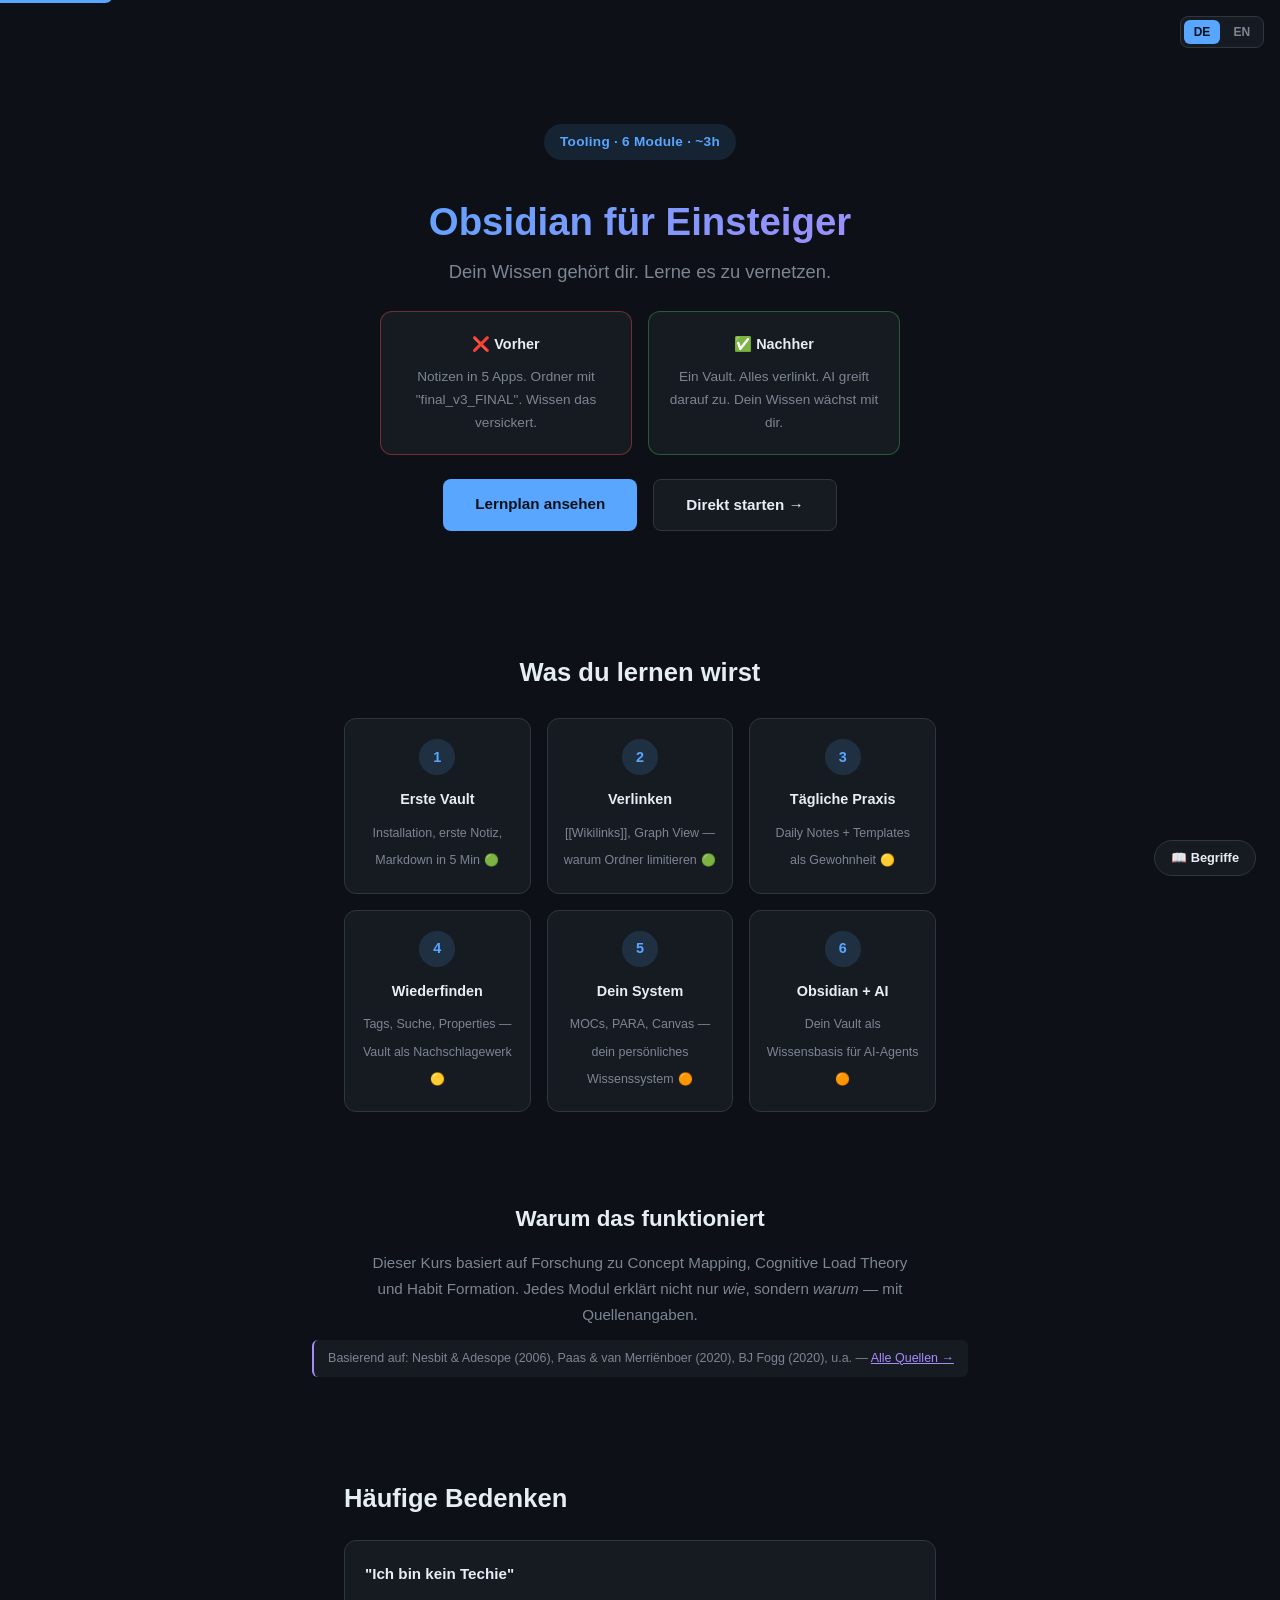
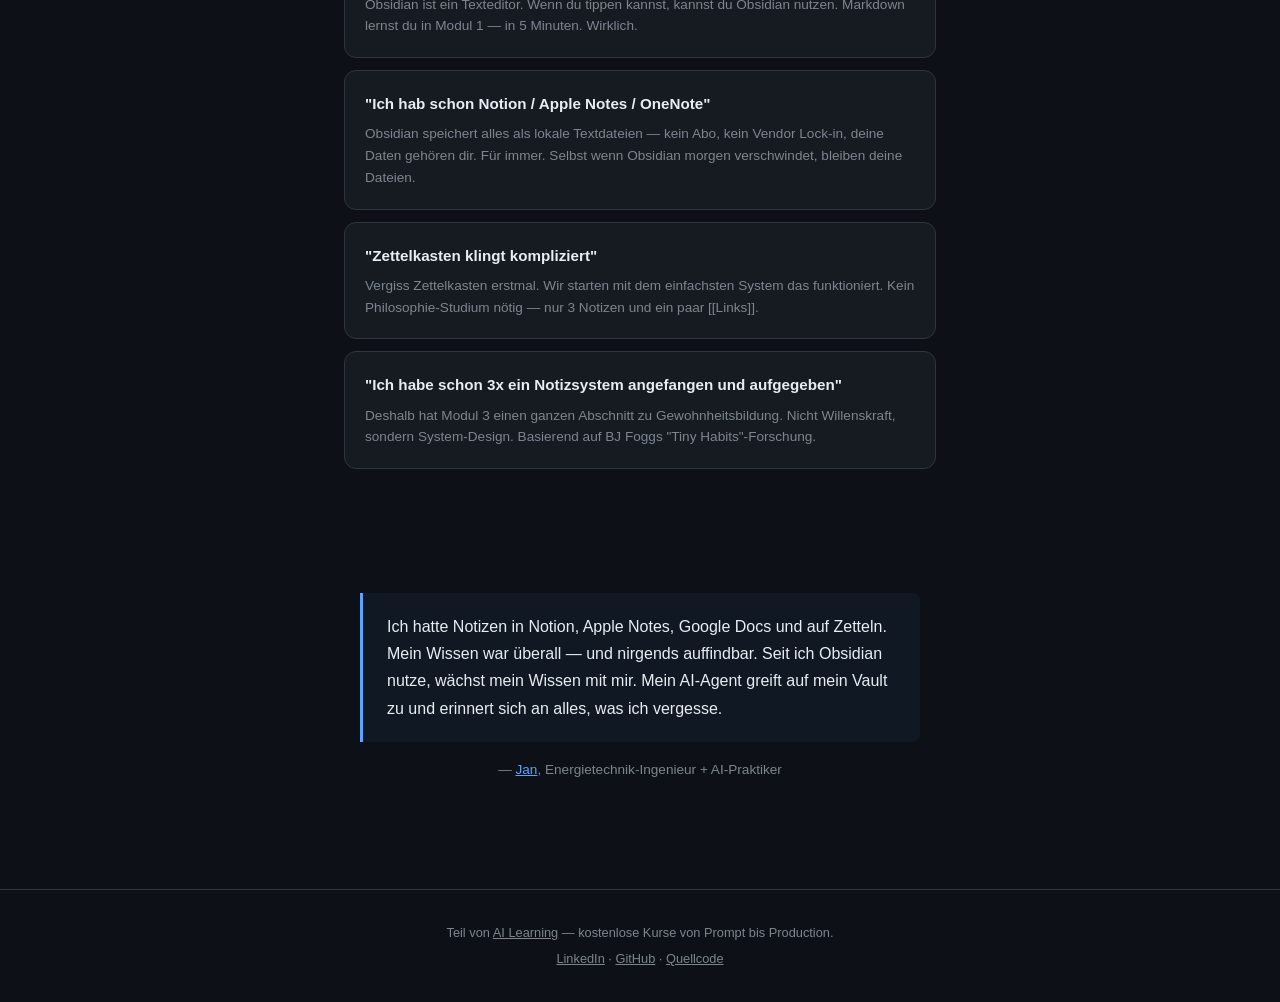
==== index.html @ b9ce805e "feat: Favicon (💎) auf allen Seiten" ====
<!DOCTYPE html>
<html lang="de">
<head>
<meta charset="UTF-8">
<meta name="viewport" content="width=device-width, initial-scale=1.0">
<title>Obsidian für Einsteiger — Dein Wissen, vernetzt</title>
<meta name="description" content="Kostenloses Lernprogramm: Obsidian als Wissenssystem nutzen — von der ersten Notiz bis zur AI-Anbindung. 6 Module, wissenschaftlich fundiert, kein Vorwissen nötig.">
<meta property="og:title" content="Obsidian für Einsteiger — Dein Wissen, vernetzt">
<meta property="og:description" content="Kostenloses Lernprogramm: Obsidian als Wissenssystem nutzen. 6 Module, Deutsch + Englisch, wissenschaftlich fundiert.">
<meta property="og:url" content="https://janrummel.github.io/obsidian-fuer-einsteiger/">
<meta property="og:type" content="website">
<meta name="twitter:card" content="summary_large_image">
<meta name="twitter:title" content="Obsidian für Einsteiger — Dein Wissen, vernetzt">
<meta name="twitter:description" content="6 kostenlose Module: Von der ersten Notiz zur AI-Anbindung.">
<link rel="icon" href="data:image/svg+xml,<svg xmlns='http://www.w3.org/2000/svg' viewBox='0 0 100 100'><text y='0.9em' font-size='90'>💎</text></svg>">
<link rel="stylesheet" href="style.css">
</head>
<body>
<a href="#main" class="skip-link"><span class="de">Zum Inhalt</span><span class="en">Skip to content</span></a>

<div class="lang-switch" role="navigation" aria-label="Language">
  <button id="btn-de" class="active" onclick="setLang('de')">DE</button>
  <button id="btn-en" onclick="setLang('en')">EN</button>
</div>

<main id="main">

<section class="hero">
  <p class="badge" style="margin-bottom:0.5rem;">Tooling · 6 <span class="de">Module</span><span class="en">Modules</span> · ~3h</p>
  <h1>
    <span class="de">Obsidian für Einsteiger</span>
    <span class="en">Obsidian for Beginners</span>
  </h1>
  <p class="subtitle">
    <span class="de">Dein Wissen gehört dir. Lerne es zu vernetzen.</span>
    <span class="en">Your knowledge belongs to you. Learn to connect it.</span>
  </p>

  <!-- Visual: Knowledge Chaos → Obsidian -->
  <div class="comparison" style="margin:1.5rem auto;max-width:520px;">
    <div class="compare-card bad">
      <h4><span class="de">❌ Vorher</span><span class="en">❌ Before</span></h4>
      <p><span class="de">Notizen in 5 Apps. Ordner mit "final_v3_FINAL". Wissen das versickert.</span>
      <span class="en">Notes in 5 apps. Folders named "final_v3_FINAL". Knowledge that leaks away.</span></p>
    </div>
    <div class="compare-card good">
      <h4><span class="de">✅ Nachher</span><span class="en">✅ After</span></h4>
      <p><span class="de">Ein Vault. Alles verlinkt. AI greift darauf zu. Dein Wissen wächst mit dir.</span>
      <span class="en">One vault. Everything linked. AI accesses it. Your knowledge grows with you.</span></p>
    </div>
  </div>

  <div style="display:flex;gap:1rem;justify-content:center;flex-wrap:wrap;margin-top:1.5rem;">
    <a href="curriculum.html" class="btn-primary">
      <span class="de">Lernplan ansehen</span><span class="en">View curriculum</span>
    </a>
    <a href="modul1.html" class="btn-secondary">
      <span class="de">Direkt starten →</span><span class="en">Start now →</span>
    </a>
  </div>
</section>

<!-- Journey Map -->
<section class="journey-map">
  <h2><span class="de">Was du lernen wirst</span><span class="en">What you'll learn</span></h2>
  <div class="journey-steps">
    <div class="journey-step">
      <div class="step-number">1</div>
      <strong><span class="de">Erste Vault</span><span class="en">First Vault</span></strong>
      <span class="step-desc"><span class="de">Installation, erste Notiz, Markdown in 5 Min</span><span class="en">Installation, first note, Markdown in 5 min</span></span>
      <span class="difficulty">🟢</span>
    </div>
    <div class="journey-step">
      <div class="step-number">2</div>
      <strong><span class="de">Verlinken</span><span class="en">Linking</span></strong>
      <span class="step-desc"><span class="de">[[Wikilinks]], Graph View — warum Ordner limitieren</span><span class="en">[[Wikilinks]], Graph View — why folders limit you</span></span>
      <span class="difficulty">🟢</span>
    </div>
    <div class="journey-step">
      <div class="step-number">3</div>
      <strong><span class="de">Tägliche Praxis</span><span class="en">Daily Practice</span></strong>
      <span class="step-desc"><span class="de">Daily Notes + Templates als Gewohnheit</span><span class="en">Daily Notes + Templates as habit</span></span>
      <span class="difficulty">🟡</span>
    </div>
    <div class="journey-step">
      <div class="step-number">4</div>
      <strong><span class="de">Wiederfinden</span><span class="en">Retrieval</span></strong>
      <span class="step-desc"><span class="de">Tags, Suche, Properties — Vault als Nachschlagewerk</span><span class="en">Tags, Search, Properties — vault as reference</span></span>
      <span class="difficulty">🟡</span>
    </div>
    <div class="journey-step">
      <div class="step-number">5</div>
      <strong><span class="de">Dein System</span><span class="en">Your System</span></strong>
      <span class="step-desc"><span class="de">MOCs, PARA, Canvas — dein persönliches Wissenssystem</span><span class="en">MOCs, PARA, Canvas — your personal knowledge system</span></span>
      <span class="difficulty">🟠</span>
    </div>
    <div class="journey-step">
      <div class="step-number">6</div>
      <strong><span class="de">Obsidian + AI</span><span class="en">Obsidian + AI</span></strong>
      <span class="step-desc"><span class="de">Dein Vault als Wissensbasis für AI-Agents</span><span class="en">Your vault as AI knowledge base</span></span>
      <span class="difficulty">🟠</span>
    </div>
  </div>
</section>

<!-- Science Teaser -->
<section style="text-align:center;">
  <h2><span class="de">Warum das funktioniert</span><span class="en">Why this works</span></h2>
  <p class="value-prop">
    <span class="de">Dieser Kurs basiert auf Forschung zu Concept Mapping, Cognitive Load Theory und Habit Formation. Jedes Modul erklärt nicht nur <em>wie</em>, sondern <em>warum</em> — mit Quellenangaben.</span>
    <span class="en">This course is based on research in Concept Mapping, Cognitive Load Theory, and Habit Formation. Each module explains not just <em>how</em>, but <em>why</em> — with citations.</span>
  </p>
  <div class="source">
    <span class="de">Basierend auf: Nesbit & Adesope (2006), Paas & van Merriënboer (2020), BJ Fogg (2020), u.a. — <a href="modul2.html#quellen">Alle Quellen →</a></span>
    <span class="en">Based on: Nesbit & Adesope (2006), Paas & van Merriënboer (2020), BJ Fogg (2020), et al. — <a href="modul2.html#quellen">All sources →</a></span>
  </div>
</section>

<!-- Objection Handling -->
<section class="faq">
  <h2><span class="de">Häufige Bedenken</span><span class="en">Common Concerns</span></h2>
  <div class="faq-item">
    <strong><span class="de">"Ich bin kein Techie"</span><span class="en">"I'm not technical"</span></strong>
    <p><span class="de">Obsidian ist ein Texteditor. Wenn du tippen kannst, kannst du Obsidian nutzen. Markdown lernst du in Modul 1 — in 5 Minuten. Wirklich.</span>
    <span class="en">Obsidian is a text editor. If you can type, you can use Obsidian. You'll learn Markdown in Module 1 — in 5 minutes. Really.</span></p>
  </div>
  <div class="faq-item">
    <strong><span class="de">"Ich hab schon Notion / Apple Notes / OneNote"</span><span class="en">"I already use Notion / Apple Notes / OneNote"</span></strong>
    <p><span class="de">Obsidian speichert alles als lokale Textdateien — kein Abo, kein Vendor Lock-in, deine Daten gehören dir. Für immer. Selbst wenn Obsidian morgen verschwindet, bleiben deine Dateien.</span>
    <span class="en">Obsidian stores everything as local text files — no subscription, no vendor lock-in, your data belongs to you. Forever. Even if Obsidian disappears tomorrow, your files remain.</span></p>
  </div>
  <div class="faq-item">
    <strong><span class="de">"Zettelkasten klingt kompliziert"</span><span class="en">"Zettelkasten sounds complicated"</span></strong>
    <p><span class="de">Vergiss Zettelkasten erstmal. Wir starten mit dem einfachsten System das funktioniert. Kein Philosophie-Studium nötig — nur 3 Notizen und ein paar [[Links]].</span>
    <span class="en">Forget Zettelkasten for now. We start with the simplest system that works. No philosophy degree needed — just 3 notes and a few [[links]].</span></p>
  </div>
  <div class="faq-item">
    <strong><span class="de">"Ich habe schon 3x ein Notizsystem angefangen und aufgegeben"</span><span class="en">"I've started and abandoned 3 note systems already"</span></strong>
    <p><span class="de">Deshalb hat Modul 3 einen ganzen Abschnitt zu Gewohnheitsbildung. Nicht Willenskraft, sondern System-Design. Basierend auf BJ Foggs "Tiny Habits"-Forschung.</span>
    <span class="en">That's why Module 3 has a full section on habit formation. Not willpower, but system design. Based on BJ Fogg's "Tiny Habits" research.</span></p>
  </div>
</section>

<!-- Story -->
<div class="story">
  <blockquote>
    <span class="de">Ich hatte Notizen in Notion, Apple Notes, Google Docs und auf Zetteln. Mein Wissen war überall — und nirgends auffindbar. Seit ich Obsidian nutze, wächst mein Wissen mit mir. Mein AI-Agent greift auf mein Vault zu und erinnert sich an alles, was ich vergesse.</span>
    <span class="en">I had notes in Notion, Apple Notes, Google Docs, and on sticky notes. My knowledge was everywhere — and nowhere to be found. Since using Obsidian, my knowledge grows with me. My AI agent accesses my vault and remembers everything I forget.</span>
  </blockquote>
  <p class="story-author">
    <span class="de">— <a href="https://linkedin.com/in/janrummel" style="color:var(--accent);">Jan</a>, Energietechnik-Ingenieur + AI-Praktiker</span>
    <span class="en">— <a href="https://linkedin.com/in/janrummel" style="color:var(--accent);">Jan</a>, energy engineer + AI practitioner</span>
  </p>
</div>

</main>

<script src="glossary.js"></script>
<footer role="contentinfo">
  <span class="de">Teil von <a href="https://janrummel.github.io/ai-learning/">AI Learning</a> — kostenlose Kurse von Prompt bis Production.</span>
  <span class="en">Part of <a href="https://janrummel.github.io/ai-learning/">AI Learning</a> — free courses from prompt to production.</span>
  <div class="footer-line">
    <a href="https://linkedin.com/in/janrummel">LinkedIn</a> ·
    <a href="https://github.com/janrummel">GitHub</a> ·
    <span class="de"><a href="https://github.com/janrummel/obsidian-fuer-einsteiger">Quellcode</a></span>
    <span class="en"><a href="https://github.com/janrummel/obsidian-fuer-einsteiger">Source</a></span>
  </div>
</footer>

<script>
function setLang(lang) {
  document.documentElement.lang = lang;
  document.getElementById('btn-en').classList.toggle('active', lang === 'en');
  document.getElementById('btn-de').classList.toggle('active', lang === 'de');
  document.querySelectorAll('.en').forEach(el => el.style.display = lang === 'en' ? '' : 'none');
  document.querySelectorAll('.de').forEach(el => el.style.display = lang === 'de' ? '' : 'none');
  try { localStorage.setItem('lang', lang); } catch(e) {}
}
(function() {
  var lang = 'de'; try { lang = localStorage.getItem('lang') || 'de'; } catch(e) {}
  setLang(lang);
})();
</script>
</body>
</html>
---- style.css ----
/* ═══════════════════════════════════════════════════════
   Obsidian für Einsteiger — Design System
   Shared CSS für Landing, Curriculum und Module
   ═══════════════════════════════════════════════════════ */

/* Base */
:root {
  --bg: #0d1117; --surface: #161b22; --border: #30363d;
  --text: #e6edf3; --muted: #7d8590;
  --accent: #58a6ff; --green: #3fb950; --orange: #d29922;
  --purple: #a78bfa; --pink: #f778ba;
}
*, *::before, *::after { box-sizing: border-box; }
body { font-family: -apple-system, BlinkMacSystemFont, 'Segoe UI', Helvetica, Arial, sans-serif; background: var(--bg); color: var(--text); margin: 0; padding: 0; line-height: 1.7; }
a { color: var(--accent); }
main { max-width: 720px; margin: 0 auto; padding: 2rem 2rem 3rem; }

/* Language Toggle */
.lang-switch { position: fixed; top: 1rem; right: 1rem; display: flex; gap: 0.25rem; background: var(--surface); border: 1px solid var(--border); border-radius: 8px; padding: 0.2rem; z-index: 100; }
.lang-switch button { background: none; border: none; color: var(--muted); font-size: 0.75rem; font-weight: 700; cursor: pointer; padding: 0.3rem 0.6rem; border-radius: 6px; }
.lang-switch button.active { background: var(--accent); color: var(--bg); }
.lang-switch button:hover:not(.active) { color: var(--text); }
[lang="de"] .en, [lang="en"] .de { display: none; }

/* Skip Link */
.skip-link { position: absolute; top: -40px; left: 0; background: var(--accent); color: var(--bg); padding: 0.5rem 1rem; z-index: 200; border-radius: 0 0 8px 0; font-weight: 700; text-decoration: none; }
.skip-link:focus { top: 0; }

/* Progress Bar */
.progress-bar { position: fixed; top: 0; left: 0; width: 100%; height: 4px; background: var(--surface); z-index: 150; }
.progress-bar::after { content: ''; display: block; height: 100%; width: var(--progress, 0%); background: linear-gradient(90deg, var(--accent), var(--green)); border-radius: 0 2px 2px 0; transition: width 0.3s; }

/* ─── LANDING PAGE ─── */

.hero { text-align: center; padding: 5rem 2rem 2rem; max-width: 720px; margin: 0 auto; }
.hero h1 { font-size: 2.4rem; font-weight: 800; line-height: 1.15; margin-bottom: 0.75rem; background: linear-gradient(135deg, var(--accent), var(--purple)); -webkit-background-clip: text; -webkit-text-fill-color: transparent; background-clip: text; }
.hero .subtitle { font-size: 1.15rem; color: var(--muted); max-width: 560px; margin: 0 auto 1rem; }
.badge { display: inline-block; background: rgba(88,166,255,0.12); color: var(--accent); padding: 0.4rem 1rem; border-radius: 20px; font-size: 0.85rem; font-weight: 700; letter-spacing: 0.02em; }
.value-prop { color: var(--muted); font-size: 0.95rem; line-height: 1.7; max-width: 560px; margin: 0 auto; }

/* Buttons */
.btn-primary { display: inline-block; background: var(--accent); color: var(--bg); padding: 0.75rem 2rem; border-radius: 8px; text-decoration: none; font-weight: 700; font-size: 0.95rem; transition: all 0.2s; }
.btn-primary:hover { opacity: 0.9; transform: translateY(-1px); }
.btn-secondary { display: inline-block; background: var(--surface); color: var(--text); border: 1px solid var(--border); padding: 0.75rem 2rem; border-radius: 8px; text-decoration: none; font-weight: 600; font-size: 0.95rem; transition: all 0.2s; }
.btn-secondary:hover { border-color: var(--accent); color: var(--accent); }

/* Journey Map */
.journey-map { max-width: 720px; margin: 0 auto; padding: 3rem 2rem; text-align: center; }
.journey-map h2 { font-size: 1.6rem; font-weight: 800; margin-bottom: 1.5rem; }
.journey-steps { display: grid; grid-template-columns: repeat(3, 1fr); gap: 1rem; margin-top: 1rem; }
.journey-step { background: var(--surface); border: 1px solid var(--border); border-radius: 12px; padding: 1.25rem 1rem; text-align: center; transition: border-color 0.2s, transform 0.2s; position: relative; }
.journey-step:hover { border-color: var(--accent); transform: translateY(-2px); }
.step-number { width: 36px; height: 36px; border-radius: 50%; background: rgba(88,166,255,0.15); color: var(--accent); display: flex; align-items: center; justify-content: center; font-weight: 800; font-size: 0.9rem; margin: 0 auto 0.75rem; }
.journey-step strong { display: block; font-size: 0.9rem; margin-bottom: 0.4rem; color: var(--text); }
.journey-step .step-desc { font-size: 0.78rem; color: var(--muted); line-height: 1.4; }

/* FAQ / Objection Handling */
.faq { max-width: 720px; margin: 0 auto; padding: 3rem 2rem; }
.faq h2 { font-size: 1.6rem; font-weight: 800; margin-bottom: 1.25rem; }
.faq-item { background: var(--surface); border: 1px solid var(--border); border-radius: 12px; padding: 1.25rem; margin-bottom: 0.75rem; transition: border-color 0.2s; }
.faq-item:hover { border-color: var(--accent); }
.faq-item strong { font-size: 0.95rem; display: block; margin-bottom: 0.4rem; }
.faq-item p { color: var(--muted); font-size: 0.85rem; line-height: 1.6; margin: 0; }

/* Story */
.story { max-width: 720px; margin: 0 auto; padding: 3rem 2rem; text-align: center; }
.story blockquote { border-left: 3px solid var(--accent); padding: 1.25rem 1.5rem; margin: 1rem auto; background: rgba(88,166,255,0.05); border-radius: 0 8px 8px 0; font-size: 1rem; line-height: 1.7; text-align: left; max-width: 560px; color: var(--text); }
.story-author { color: var(--muted); font-size: 0.85rem; margin-top: 0.75rem; }

/* ─── CURRICULUM ─── */

.module-list { max-width: 600px; margin: 0 auto; }
.module-card { display: flex; gap: 1.25rem; align-items: flex-start; background: var(--surface); border: 1px solid var(--border); border-radius: 12px; padding: 1.25rem; margin-bottom: 0.75rem; text-decoration: none; color: var(--text); transition: border-color 0.2s, transform 0.2s; }
.module-card:hover { border-color: var(--accent); transform: translateY(-2px); }
.module-number { font-size: 1.5rem; font-weight: 800; color: var(--accent); min-width: 2.5rem; text-align: center; }
.module-info h3 { font-size: 1rem; font-weight: 700; margin: 0 0 0.3rem; }
.module-info p { color: var(--muted); font-size: 0.85rem; line-height: 1.5; margin: 0; }
.meta { color: var(--muted); font-size: 0.8rem; margin-top: 0.3rem; }
.difficulty { font-size: 0.75rem; display: inline-block; margin-top: 0.3rem; }

/* ─── MODULE PAGES ─── */

.breadcrumb { font-size: 0.85rem; color: var(--muted); margin-bottom: 0.5rem; }
.breadcrumb a { color: var(--muted); text-decoration: none; }
.breadcrumb a:hover { color: var(--accent); }
.module-counter { font-size: 0.85rem; color: var(--muted); margin-bottom: 0.25rem; }

/* Learning Goals */
.learning-goals { background: rgba(88,166,255,0.08); border: 1px solid rgba(88,166,255,0.2); border-radius: 12px; padding: 1.25rem 1.5rem; margin-bottom: 2rem; }
.learning-goals h3 { font-size: 0.95rem; margin: 0 0 0.5rem; }
.learning-goals ul { margin: 0; padding-left: 1.25rem; }
.learning-goals li { font-size: 0.9rem; margin-bottom: 0.3rem; }

/* Callouts */
.callout { background: rgba(88,166,255,0.08); border-left: 3px solid var(--accent); border-radius: 0 8px 8px 0; padding: 1rem 1.25rem; margin: 1.5rem 0; font-size: 0.9rem; line-height: 1.6; }
.callout-green { background: rgba(63,185,80,0.08); border-left-color: var(--green); }
.callout-orange { background: rgba(210,153,34,0.08); border-left-color: var(--orange); }

/* Diagrams */
.diagram { background: var(--surface); border: 1px solid var(--border); border-radius: 12px; padding: 1.5rem; margin: 1.5rem 0; font-family: 'SF Mono', 'Fira Code', monospace; font-size: 0.82rem; line-height: 1.6; white-space: pre; overflow-x: auto; }
.diagram-label { font-family: -apple-system, sans-serif; font-size: 0.8rem; color: var(--muted); margin-bottom: 0.5rem; font-weight: 600; text-transform: uppercase; letter-spacing: 0.05em; display: block; white-space: normal; }

/* Comparison Cards */
.comparison { display: grid; grid-template-columns: 1fr 1fr; gap: 1rem; margin: 1.5rem 0; }
.compare-card { background: var(--surface); border: 1px solid var(--border); border-radius: 12px; padding: 1.25rem; }
.compare-card.bad { border-color: rgba(248,81,73,0.4); }
.compare-card.good { border-color: rgba(63,185,80,0.4); }
.compare-card h4 { font-size: 0.9rem; margin: 0 0 0.5rem; }
.compare-card p, .compare-card ul { font-size: 0.85rem; color: var(--muted); margin: 0; }
.compare-card ul { padding-left: 1.25rem; }

/* Source Citation */
.source { font-size: 0.78rem; color: var(--muted); background: var(--surface); border-radius: 6px; padding: 0.5rem 0.75rem; margin: 0.75rem 0; border-left: 2px solid var(--purple); }
.source a { color: var(--purple); }

/* Content */
h2 { font-size: 1.4rem; font-weight: 800; margin: 2.5rem 0 0.75rem; }
h3 { font-size: 1.1rem; font-weight: 700; margin: 1.5rem 0 0.5rem; color: var(--accent); }
p { line-height: 1.7; margin: 0.75rem 0; }
ol, ul { line-height: 1.7; padding-left: 1.5rem; }
li { margin-bottom: 0.3rem; }
pre { background: var(--surface); border: 1px solid var(--border); border-radius: 8px; padding: 1rem 1.25rem; overflow-x: auto; font-size: 0.82rem; line-height: 1.5; }
code { background: rgba(88,166,255,0.1); color: var(--accent); padding: 0.15rem 0.4rem; border-radius: 4px; font-size: 0.85rem; }
pre code { background: none; color: var(--text); padding: 0; }
table { width: 100%; border-collapse: collapse; margin: 1rem 0; font-size: 0.88rem; }
th, td { padding: 0.6rem 0.75rem; text-align: left; border-bottom: 1px solid var(--border); }
th { font-weight: 700; color: var(--text); }
td { color: var(--muted); }
blockquote { border-left: 3px solid var(--accent); padding: 0.75rem 1.25rem; margin: 1rem 0; background: rgba(88,166,255,0.05); border-radius: 0 8px 8px 0; font-size: 0.95rem; }

/* Glossary Widget */
.glossary-toggle { position: fixed; bottom: 1.5rem; right: 1.5rem; background: var(--surface); border: 1px solid var(--border); color: var(--text); padding: 0.6rem 1rem; border-radius: 20px; cursor: pointer; font-size: 0.8rem; font-weight: 700; z-index: 100; transition: all 0.2s; }
.glossary-toggle:hover { border-color: var(--accent); color: var(--accent); }
.glossary-panel { display: none; position: fixed; bottom: 4rem; right: 1.5rem; background: var(--surface); border: 1px solid var(--border); border-radius: 12px; padding: 1.25rem; width: 280px; max-height: 400px; overflow-y: auto; z-index: 100; box-shadow: 0 8px 32px rgba(0,0,0,0.4); }
.glossary-panel.open { display: block; }
.glossary-panel h3 { font-size: 0.9rem; margin: 0 0 0.75rem; color: var(--accent); }
.glossary-panel dt { font-weight: 700; font-size: 0.85rem; color: var(--text); margin-top: 0.5rem; }
.glossary-panel dd { font-size: 0.8rem; color: var(--muted); margin: 0.15rem 0 0.5rem 0; line-height: 1.4; }

/* Navigation */
.nav-buttons { display: flex; justify-content: space-between; margin: 2.5rem 0; flex-wrap: wrap; gap: 1rem; }

/* Footer */
footer { text-align: center; padding: 2rem; color: var(--muted); font-size: 0.8rem; border-top: 1px solid var(--border); }
footer a { color: var(--muted); }
footer a:hover { color: var(--accent); }
.footer-line { margin-top: 0.3rem; }

/* ─── RESPONSIVE ─── */

@media (max-width: 600px) {
  .hero h1 { font-size: 1.8rem; }
  .hero { padding: 4rem 1.25rem 1.5rem; }
  main { padding: 1.5rem 1.25rem; }
  .journey-steps { grid-template-columns: 1fr 1fr; gap: 0.75rem; }
  .comparison { grid-template-columns: 1fr; }
  section, .journey-map, .faq, .story { padding: 2rem 1.25rem; }
  .module-card { flex-direction: column; gap: 0.75rem; }
  .glossary-panel { width: calc(100vw - 3rem); right: 1.5rem; }
}
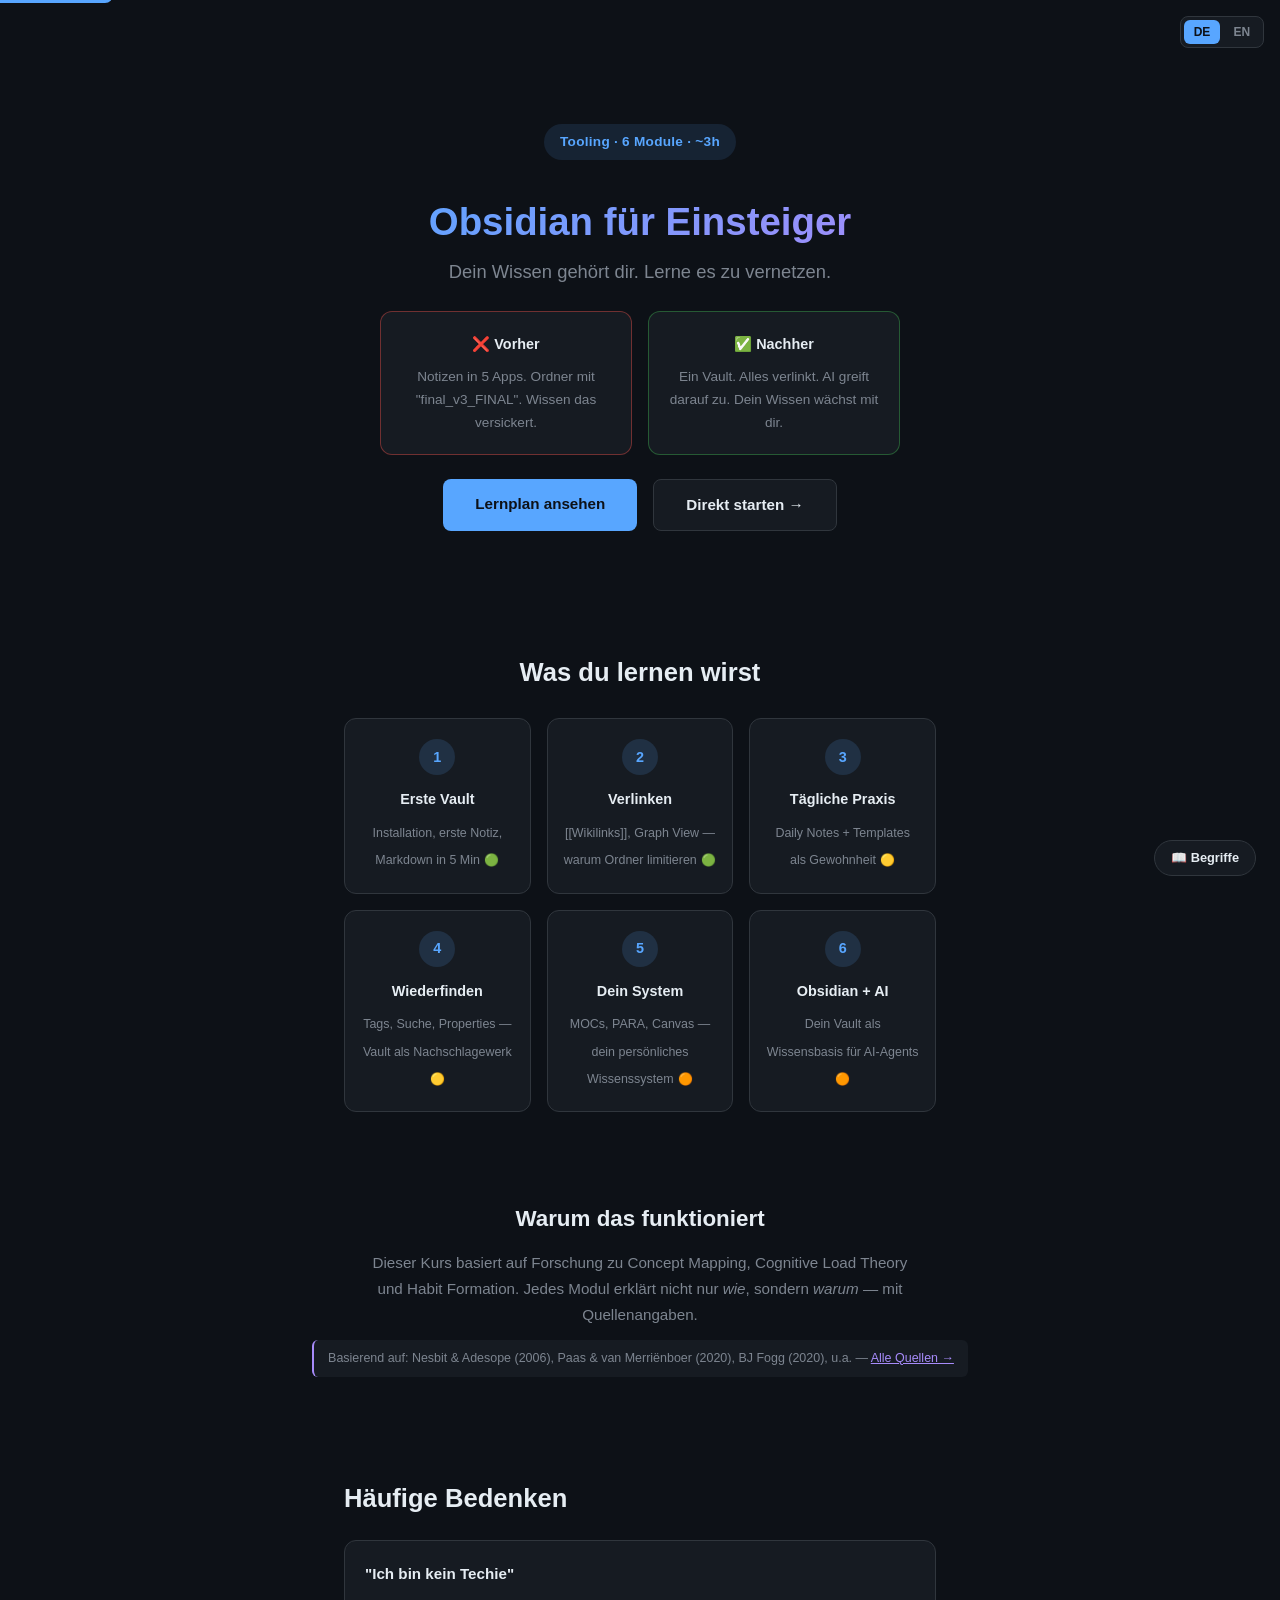
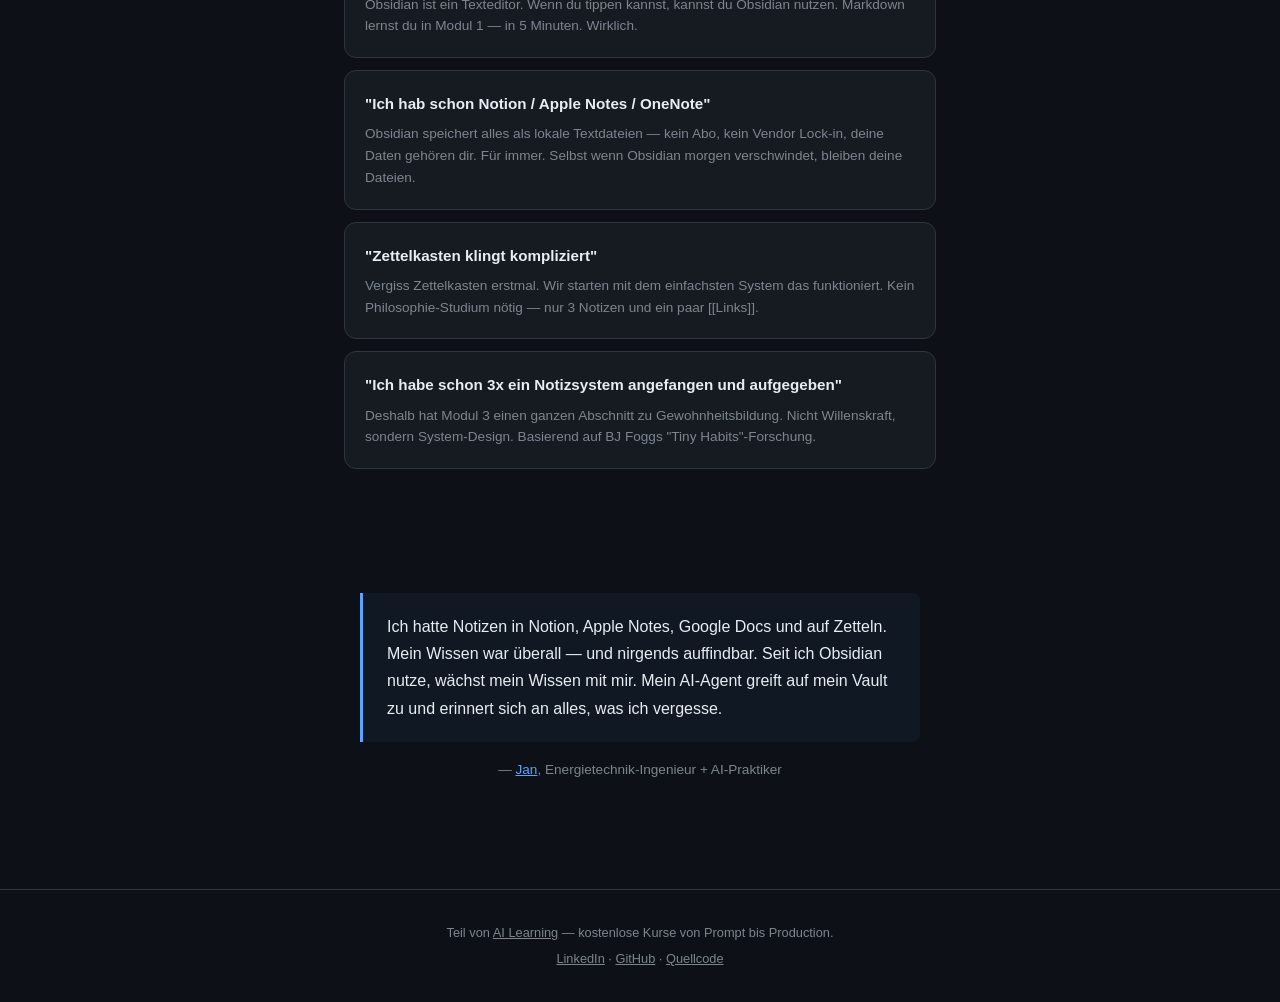
==== commit 904d5f60: "feat: OG-Image (1200x630, Dark Theme) + Meta-Tags" ====
--- a/index.html
+++ b/index.html
@@ -9,7 +9,11 @@
 <meta property="og:description" content="Kostenloses Lernprogramm: Obsidian als Wissenssystem nutzen. 6 Module, Deutsch + Englisch, wissenschaftlich fundiert.">
 <meta property="og:url" content="https://janrummel.github.io/obsidian-fuer-einsteiger/">
 <meta property="og:type" content="website">
+<meta property="og:image" content="https://janrummel.github.io/obsidian-fuer-einsteiger/og-image.png">
+<meta property="og:image:width" content="1200">
+<meta property="og:image:height" content="630">
 <meta name="twitter:card" content="summary_large_image">
+<meta name="twitter:image" content="https://janrummel.github.io/obsidian-fuer-einsteiger/og-image.png">
 <meta name="twitter:title" content="Obsidian für Einsteiger — Dein Wissen, vernetzt">
 <meta name="twitter:description" content="6 kostenlose Module: Von der ersten Notiz zur AI-Anbindung.">
 <link rel="icon" href="data:image/svg+xml,<svg xmlns='http://www.w3.org/2000/svg' viewBox='0 0 100 100'><text y='0.9em' font-size='90'>💎</text></svg>">
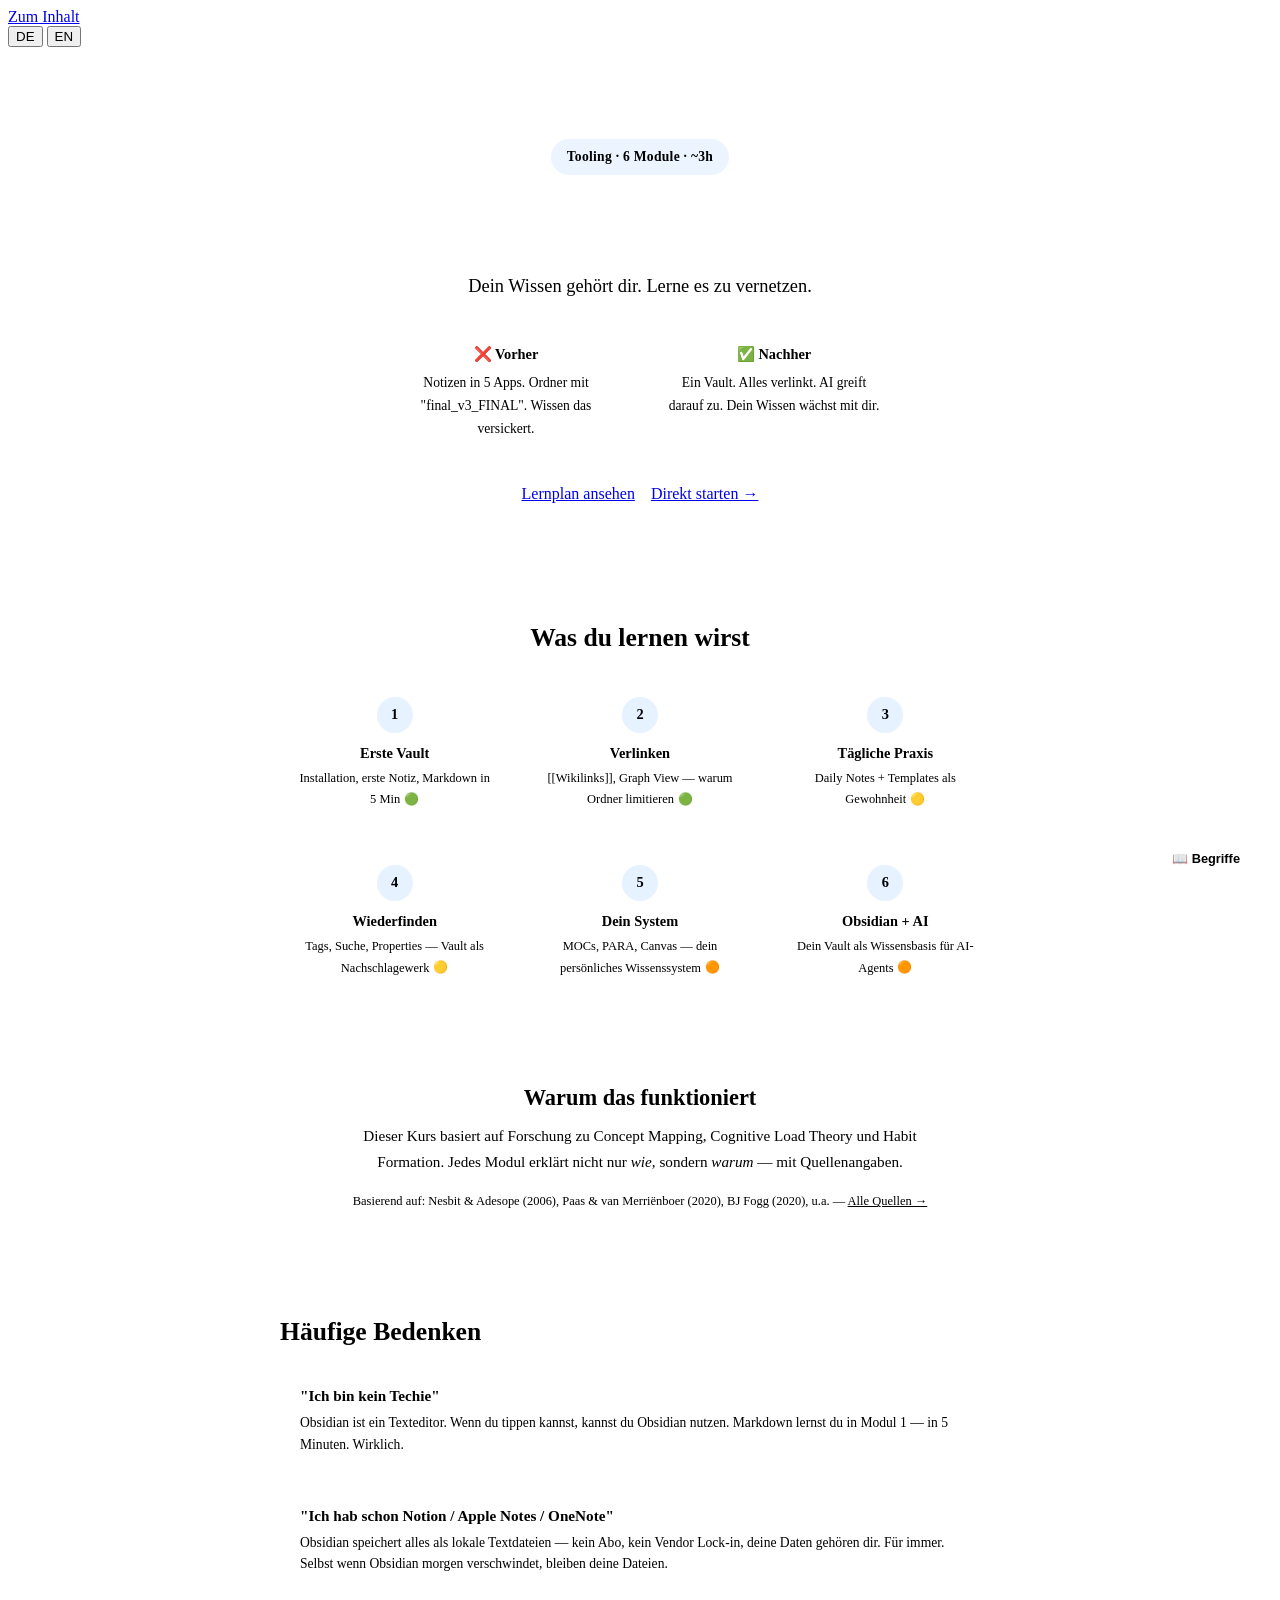
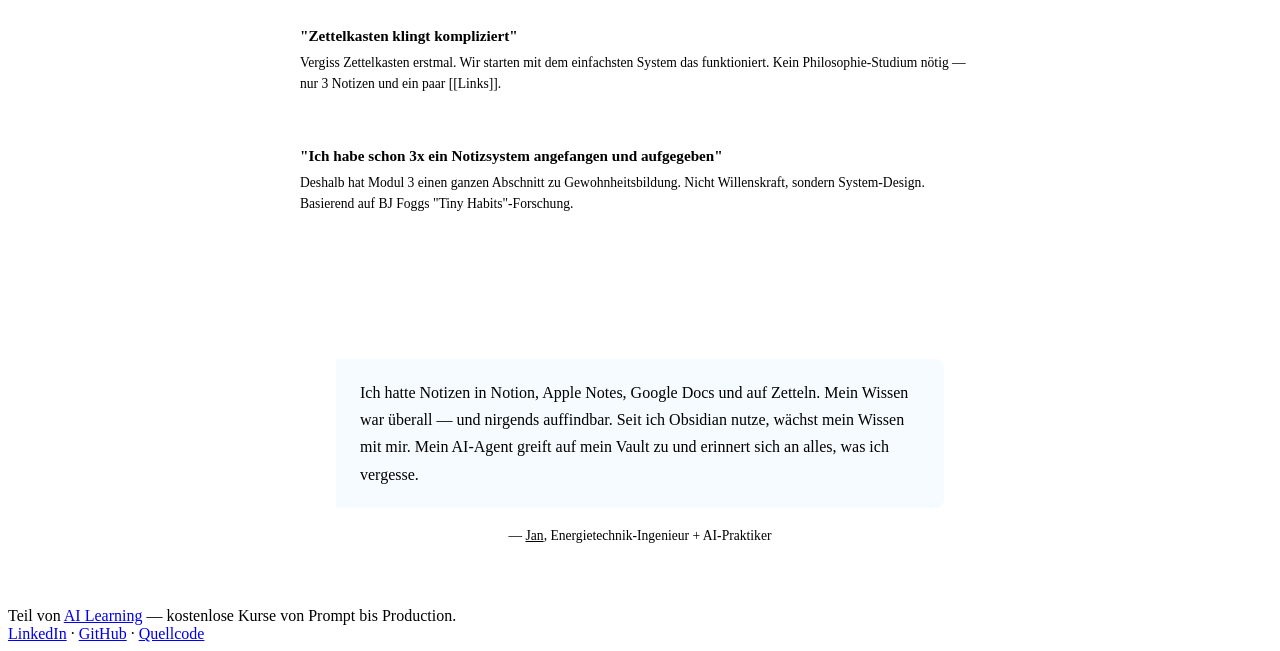
==== commit 566a6b71: "feat: shared CSS + GoatCounter + Giscus" ====
--- a/index.html
+++ b/index.html
@@ -17,6 +17,7 @@
 <meta name="twitter:title" content="Obsidian für Einsteiger — Dein Wissen, vernetzt">
 <meta name="twitter:description" content="6 kostenlose Module: Von der ersten Notiz zur AI-Anbindung.">
 <link rel="icon" href="data:image/svg+xml,<svg xmlns='http://www.w3.org/2000/svg' viewBox='0 0 100 100'><text y='0.9em' font-size='90'>💎</text></svg>">
+<link rel="stylesheet" href="https://janrummel.github.io/ai-learning/shared-style.css">
 <link rel="stylesheet" href="style.css">
 </head>
 <body>
@@ -185,5 +186,6 @@
   setLang(lang);
 })();
 </script>
+<script data-goatcounter="https://janrummel.goatcounter.com/count" async src="//gc.zgo.at/count.js"></script>
 </body>
 </html>
--- a/style.css
+++ b/style.css
@@ -1,32 +1,9 @@
 /* ═══════════════════════════════════════════════════════
-   Obsidian für Einsteiger — Design System
-   Shared CSS für Landing, Curriculum und Module
+   Obsidian für Einsteiger — Kurs-spezifisches CSS
+   Basiert auf shared-style.css
    ═══════════════════════════════════════════════════════ */
 
-/* Base */
-:root {
-  --bg: #0d1117; --surface: #161b22; --border: #30363d;
-  --text: #e6edf3; --muted: #7d8590;
-  --accent: #58a6ff; --green: #3fb950; --orange: #d29922;
-  --purple: #a78bfa; --pink: #f778ba;
-}
-*, *::before, *::after { box-sizing: border-box; }
-body { font-family: -apple-system, BlinkMacSystemFont, 'Segoe UI', Helvetica, Arial, sans-serif; background: var(--bg); color: var(--text); margin: 0; padding: 0; line-height: 1.7; }
-a { color: var(--accent); }
-main { max-width: 720px; margin: 0 auto; padding: 2rem 2rem 3rem; }
-
-/* Language Toggle */
-.lang-switch { position: fixed; top: 1rem; right: 1rem; display: flex; gap: 0.25rem; background: var(--surface); border: 1px solid var(--border); border-radius: 8px; padding: 0.2rem; z-index: 100; }
-.lang-switch button { background: none; border: none; color: var(--muted); font-size: 0.75rem; font-weight: 700; cursor: pointer; padding: 0.3rem 0.6rem; border-radius: 6px; }
-.lang-switch button.active { background: var(--accent); color: var(--bg); }
-.lang-switch button:hover:not(.active) { color: var(--text); }
-[lang="de"] .en, [lang="en"] .de { display: none; }
-
-/* Skip Link */
-.skip-link { position: absolute; top: -40px; left: 0; background: var(--accent); color: var(--bg); padding: 0.5rem 1rem; z-index: 200; border-radius: 0 0 8px 0; font-weight: 700; text-decoration: none; }
-.skip-link:focus { top: 0; }
-
-/* Progress Bar */
+/* Progress Bar (kurs-spezifisch) */
 .progress-bar { position: fixed; top: 0; left: 0; width: 100%; height: 4px; background: var(--surface); z-index: 150; }
 .progress-bar::after { content: ''; display: block; height: 100%; width: var(--progress, 0%); background: linear-gradient(90deg, var(--accent), var(--green)); border-radius: 0 2px 2px 0; transition: width 0.3s; }
 
@@ -37,12 +14,6 @@
 .hero .subtitle { font-size: 1.15rem; color: var(--muted); max-width: 560px; margin: 0 auto 1rem; }
 .badge { display: inline-block; background: rgba(88,166,255,0.12); color: var(--accent); padding: 0.4rem 1rem; border-radius: 20px; font-size: 0.85rem; font-weight: 700; letter-spacing: 0.02em; }
 .value-prop { color: var(--muted); font-size: 0.95rem; line-height: 1.7; max-width: 560px; margin: 0 auto; }
-
-/* Buttons */
-.btn-primary { display: inline-block; background: var(--accent); color: var(--bg); padding: 0.75rem 2rem; border-radius: 8px; text-decoration: none; font-weight: 700; font-size: 0.95rem; transition: all 0.2s; }
-.btn-primary:hover { opacity: 0.9; transform: translateY(-1px); }
-.btn-secondary { display: inline-block; background: var(--surface); color: var(--text); border: 1px solid var(--border); padding: 0.75rem 2rem; border-radius: 8px; text-decoration: none; font-weight: 600; font-size: 0.95rem; transition: all 0.2s; }
-.btn-secondary:hover { border-color: var(--accent); color: var(--accent); }
 
 /* Journey Map */
 .journey-map { max-width: 720px; margin: 0 auto; padding: 3rem 2rem; text-align: center; }
@@ -91,11 +62,6 @@
 .learning-goals ul { margin: 0; padding-left: 1.25rem; }
 .learning-goals li { font-size: 0.9rem; margin-bottom: 0.3rem; }
 
-/* Callouts */
-.callout { background: rgba(88,166,255,0.08); border-left: 3px solid var(--accent); border-radius: 0 8px 8px 0; padding: 1rem 1.25rem; margin: 1.5rem 0; font-size: 0.9rem; line-height: 1.6; }
-.callout-green { background: rgba(63,185,80,0.08); border-left-color: var(--green); }
-.callout-orange { background: rgba(210,153,34,0.08); border-left-color: var(--orange); }
-
 /* Diagrams */
 .diagram { background: var(--surface); border: 1px solid var(--border); border-radius: 12px; padding: 1.5rem; margin: 1.5rem 0; font-family: 'SF Mono', 'Fira Code', monospace; font-size: 0.82rem; line-height: 1.6; white-space: pre; overflow-x: auto; }
 .diagram-label { font-family: -apple-system, sans-serif; font-size: 0.8rem; color: var(--muted); margin-bottom: 0.5rem; font-weight: 600; text-transform: uppercase; letter-spacing: 0.05em; display: block; white-space: normal; }
@@ -140,12 +106,6 @@
 /* Navigation */
 .nav-buttons { display: flex; justify-content: space-between; margin: 2.5rem 0; flex-wrap: wrap; gap: 1rem; }
 
-/* Footer */
-footer { text-align: center; padding: 2rem; color: var(--muted); font-size: 0.8rem; border-top: 1px solid var(--border); }
-footer a { color: var(--muted); }
-footer a:hover { color: var(--accent); }
-.footer-line { margin-top: 0.3rem; }
-
 /* ─── RESPONSIVE ─── */
 
 @media (max-width: 600px) {
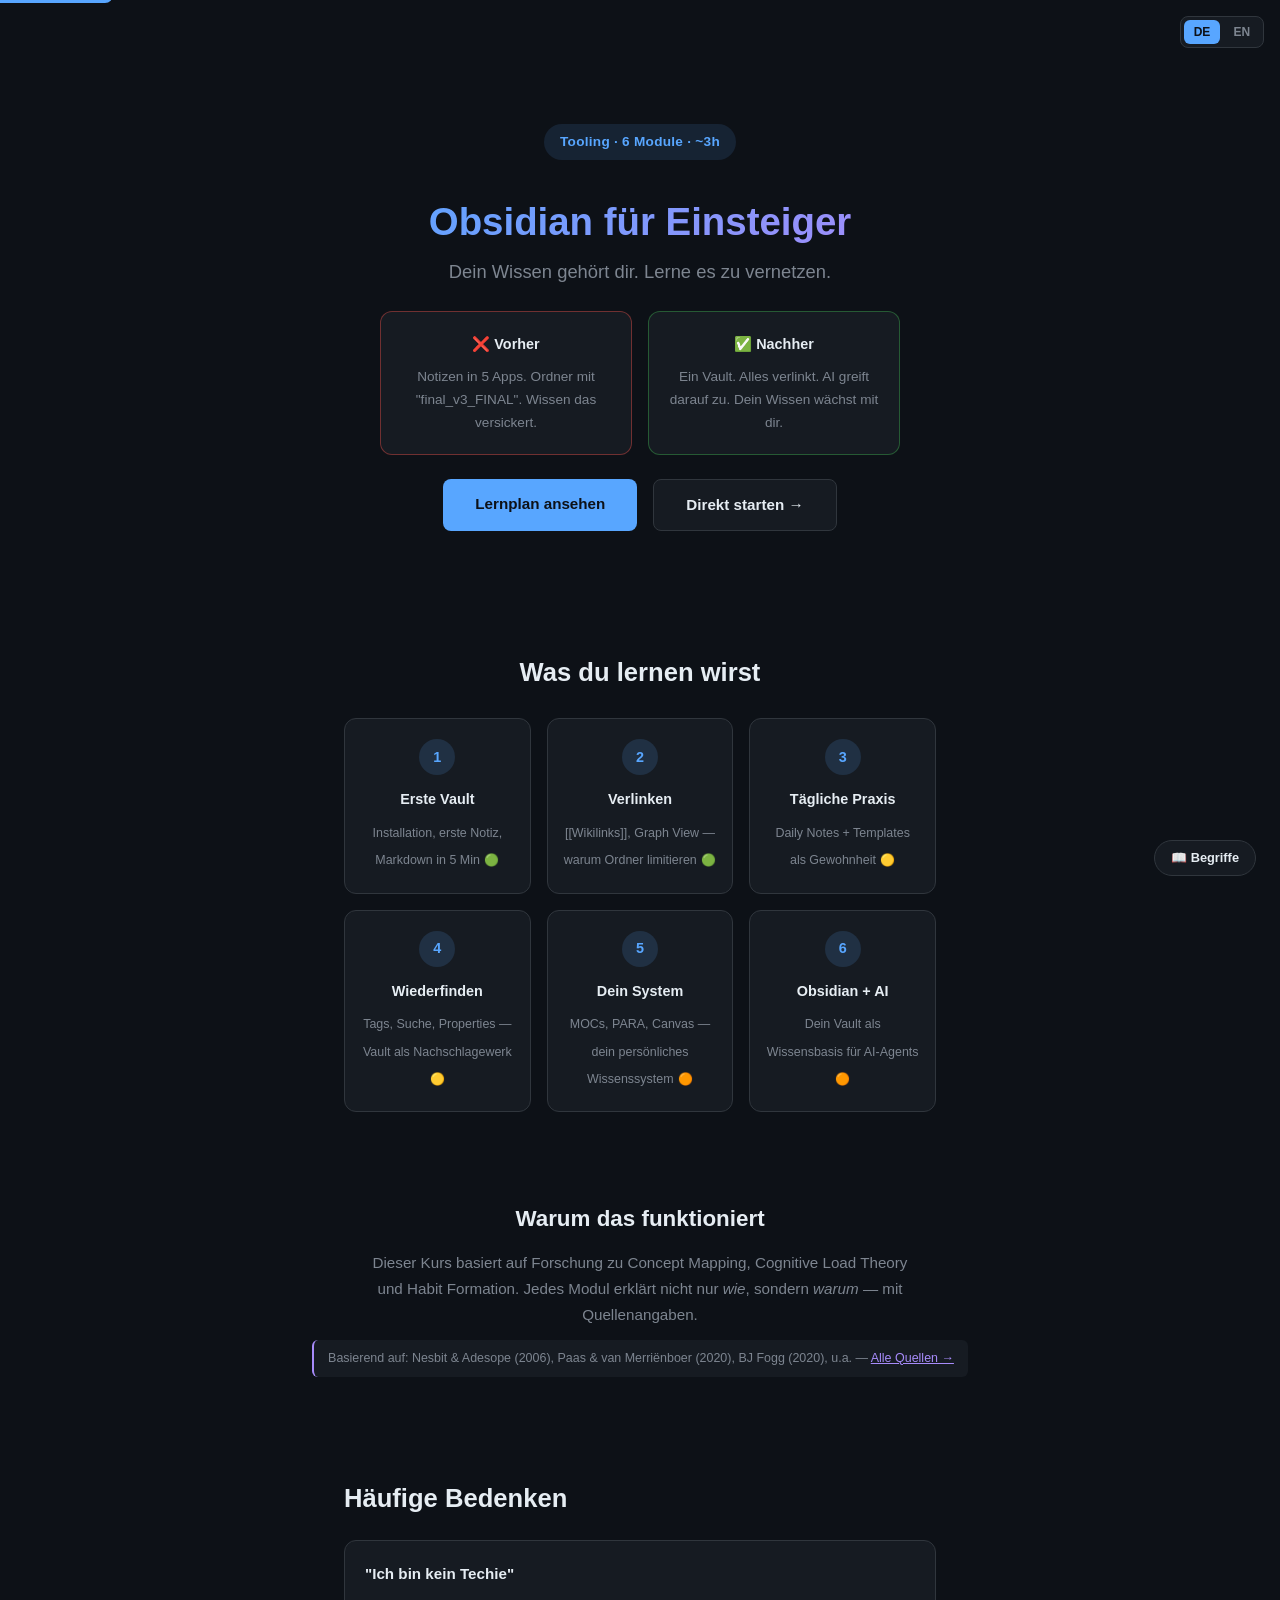
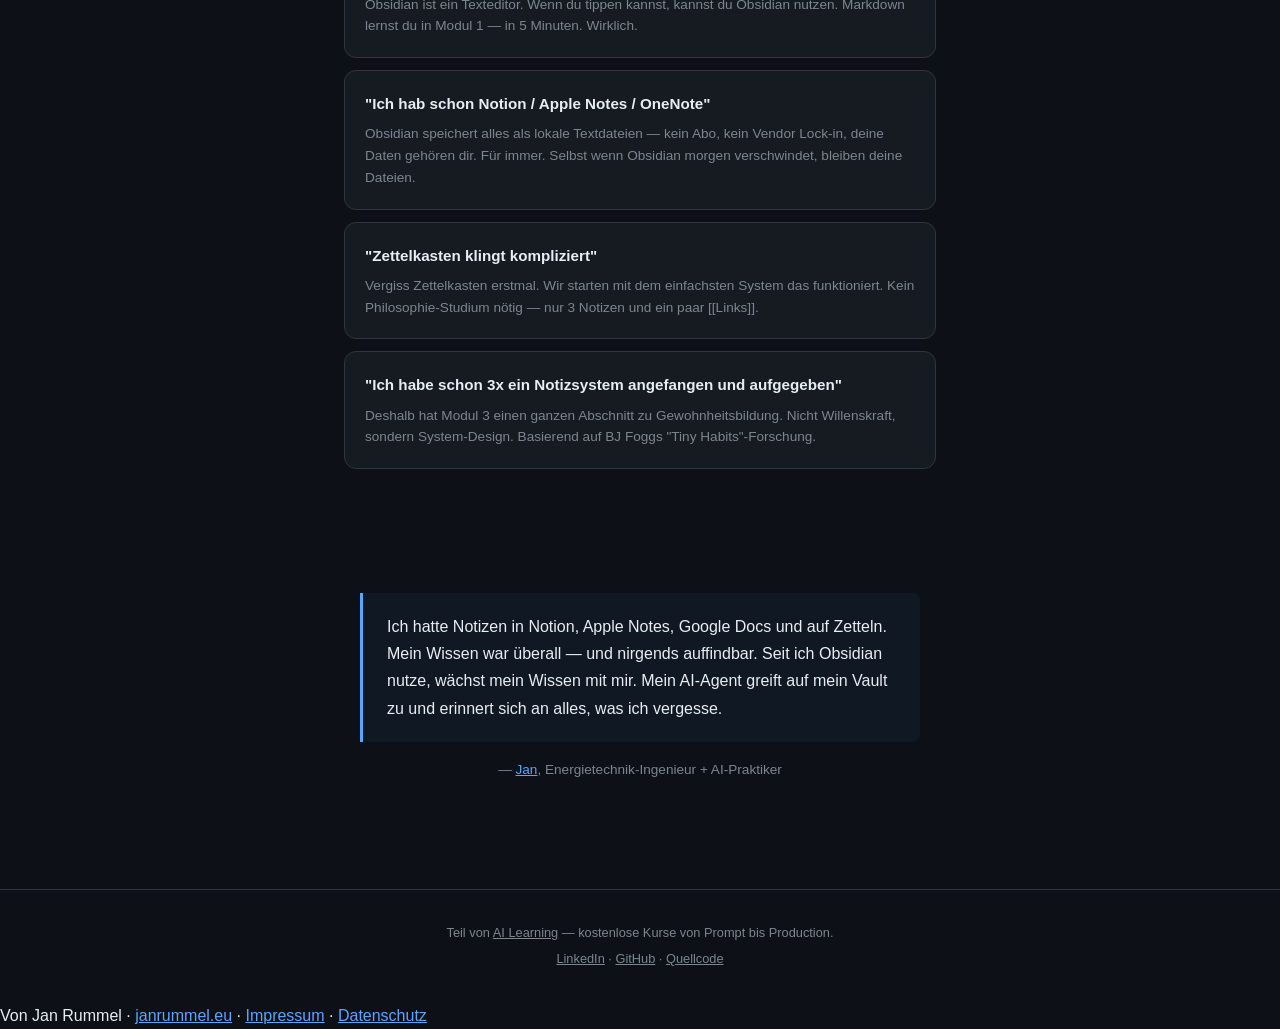
==== commit f26905d2: "Gemeinsamen Fuß und Schalter einbinden Co-Authored-By: Claude Opus 5.5 <noreply@anthropic.com> Claud" ====
--- a/index.html
+++ b/index.html
@@ -19,6 +19,8 @@
 <link rel="icon" href="data:image/svg+xml,<svg xmlns='http://www.w3.org/2000/svg' viewBox='0 0 100 100'><text y='0.9em' font-size='90'>💎</text></svg>">
 <link rel="stylesheet" href="https://janrummel.github.io/ai-learning/shared-style.css">
 <link rel="stylesheet" href="style.css">
+<script src="https://janrummel.github.io/ai-learning/jr.js"></script>
+<link rel="stylesheet" href="https://janrummel.github.io/ai-learning/jr.css">
 </head>
 <body>
 <a href="#main" class="skip-link"><span class="de">Zum Inhalt</span><span class="en">Skip to content</span></a>
@@ -171,6 +173,8 @@
     <span class="en"><a href="https://github.com/janrummel/obsidian-fuer-einsteiger">Source</a></span>
   </div>
 </footer>
+<div class="jr-fuss" role="contentinfo" aria-label="Anbieter">Von Jan Rummel · <a href="https://janrummel.eu/?ref=obsidian-fuer-einsteiger">janrummel.eu</a> · <a href="https://janrummel.eu/impressum.html">Impressum</a> · <a href="https://janrummel.eu/datenschutz.html">Datenschutz</a></div>
+
 
 <script>
 function setLang(lang) {
--- a/style.css
+++ b/style.css
@@ -1,9 +1,32 @@
 /* ═══════════════════════════════════════════════════════
-   Obsidian für Einsteiger — Kurs-spezifisches CSS
-   Basiert auf shared-style.css
+   Obsidian für Einsteiger — Design System
+   Shared CSS für Landing, Curriculum und Module
    ═══════════════════════════════════════════════════════ */
 
-/* Progress Bar (kurs-spezifisch) */
+/* Base */
+:root {
+  --bg: #0d1117; --surface: #161b22; --border: #30363d;
+  --text: #e6edf3; --muted: #7d8590;
+  --accent: #58a6ff; --green: #3fb950; --orange: #d29922;
+  --purple: #a78bfa; --pink: #f778ba;
+}
+*, *::before, *::after { box-sizing: border-box; }
+body { font-family: -apple-system, BlinkMacSystemFont, 'Segoe UI', Helvetica, Arial, sans-serif; background: var(--bg); color: var(--text); margin: 0; padding: 0; line-height: 1.7; }
+a { color: var(--accent); }
+main { max-width: 720px; margin: 0 auto; padding: 2rem 2rem 3rem; }
+
+/* Language Toggle */
+.lang-switch { position: fixed; top: 1rem; right: 1rem; display: flex; gap: 0.25rem; background: var(--surface); border: 1px solid var(--border); border-radius: 8px; padding: 0.2rem; z-index: 100; }
+.lang-switch button { background: none; border: none; color: var(--muted); font-size: 0.75rem; font-weight: 700; cursor: pointer; padding: 0.3rem 0.6rem; border-radius: 6px; }
+.lang-switch button.active { background: var(--accent); color: var(--bg); }
+.lang-switch button:hover:not(.active) { color: var(--text); }
+[lang="de"] .en, [lang="en"] .de { display: none; }
+
+/* Skip Link */
+.skip-link { position: absolute; top: -40px; left: 0; background: var(--accent); color: var(--bg); padding: 0.5rem 1rem; z-index: 200; border-radius: 0 0 8px 0; font-weight: 700; text-decoration: none; }
+.skip-link:focus { top: 0; }
+
+/* Progress Bar */
 .progress-bar { position: fixed; top: 0; left: 0; width: 100%; height: 4px; background: var(--surface); z-index: 150; }
 .progress-bar::after { content: ''; display: block; height: 100%; width: var(--progress, 0%); background: linear-gradient(90deg, var(--accent), var(--green)); border-radius: 0 2px 2px 0; transition: width 0.3s; }
 
@@ -14,6 +37,12 @@
 .hero .subtitle { font-size: 1.15rem; color: var(--muted); max-width: 560px; margin: 0 auto 1rem; }
 .badge { display: inline-block; background: rgba(88,166,255,0.12); color: var(--accent); padding: 0.4rem 1rem; border-radius: 20px; font-size: 0.85rem; font-weight: 700; letter-spacing: 0.02em; }
 .value-prop { color: var(--muted); font-size: 0.95rem; line-height: 1.7; max-width: 560px; margin: 0 auto; }
+
+/* Buttons */
+.btn-primary { display: inline-block; background: var(--accent); color: var(--bg); padding: 0.75rem 2rem; border-radius: 8px; text-decoration: none; font-weight: 700; font-size: 0.95rem; transition: all 0.2s; }
+.btn-primary:hover { opacity: 0.9; transform: translateY(-1px); }
+.btn-secondary { display: inline-block; background: var(--surface); color: var(--text); border: 1px solid var(--border); padding: 0.75rem 2rem; border-radius: 8px; text-decoration: none; font-weight: 600; font-size: 0.95rem; transition: all 0.2s; }
+.btn-secondary:hover { border-color: var(--accent); color: var(--accent); }
 
 /* Journey Map */
 .journey-map { max-width: 720px; margin: 0 auto; padding: 3rem 2rem; text-align: center; }
@@ -62,6 +91,11 @@
 .learning-goals ul { margin: 0; padding-left: 1.25rem; }
 .learning-goals li { font-size: 0.9rem; margin-bottom: 0.3rem; }
 
+/* Callouts */
+.callout { background: rgba(88,166,255,0.08); border-left: 3px solid var(--accent); border-radius: 0 8px 8px 0; padding: 1rem 1.25rem; margin: 1.5rem 0; font-size: 0.9rem; line-height: 1.6; }
+.callout-green { background: rgba(63,185,80,0.08); border-left-color: var(--green); }
+.callout-orange { background: rgba(210,153,34,0.08); border-left-color: var(--orange); }
+
 /* Diagrams */
 .diagram { background: var(--surface); border: 1px solid var(--border); border-radius: 12px; padding: 1.5rem; margin: 1.5rem 0; font-family: 'SF Mono', 'Fira Code', monospace; font-size: 0.82rem; line-height: 1.6; white-space: pre; overflow-x: auto; }
 .diagram-label { font-family: -apple-system, sans-serif; font-size: 0.8rem; color: var(--muted); margin-bottom: 0.5rem; font-weight: 600; text-transform: uppercase; letter-spacing: 0.05em; display: block; white-space: normal; }
@@ -106,6 +140,12 @@
 /* Navigation */
 .nav-buttons { display: flex; justify-content: space-between; margin: 2.5rem 0; flex-wrap: wrap; gap: 1rem; }
 
+/* Footer */
+footer { text-align: center; padding: 2rem; color: var(--muted); font-size: 0.8rem; border-top: 1px solid var(--border); }
+footer a { color: var(--muted); }
+footer a:hover { color: var(--accent); }
+.footer-line { margin-top: 0.3rem; }
+
 /* ─── RESPONSIVE ─── */
 
 @media (max-width: 600px) {
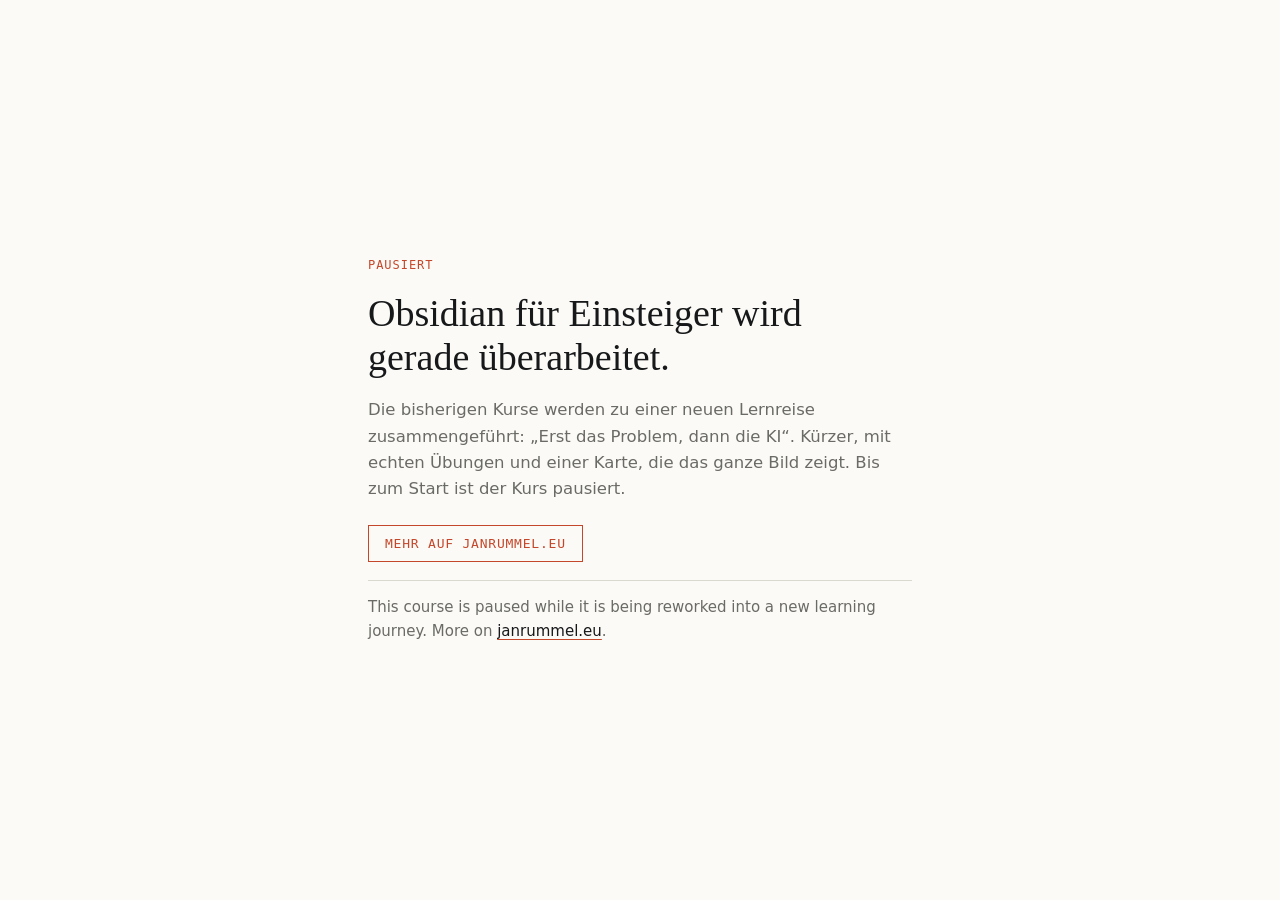
==== commit eaeaa71c: "Kurs pausiert: Hinweisseite bis zum Start der Lernreise Co-Authored-By: Claude Opus 5.5 <noreply@ant" ====
--- a/index.html
+++ b/index.html
@@ -1,195 +1,31 @@
-<!DOCTYPE html>
+<!doctype html>
 <html lang="de">
 <head>
-<meta charset="UTF-8">
-<meta name="viewport" content="width=device-width, initial-scale=1.0">
-<title>Obsidian für Einsteiger — Dein Wissen, vernetzt</title>
-<meta name="description" content="Kostenloses Lernprogramm: Obsidian als Wissenssystem nutzen — von der ersten Notiz bis zur AI-Anbindung. 6 Module, wissenschaftlich fundiert, kein Vorwissen nötig.">
-<meta property="og:title" content="Obsidian für Einsteiger — Dein Wissen, vernetzt">
-<meta property="og:description" content="Kostenloses Lernprogramm: Obsidian als Wissenssystem nutzen. 6 Module, Deutsch + Englisch, wissenschaftlich fundiert.">
-<meta property="og:url" content="https://janrummel.github.io/obsidian-fuer-einsteiger/">
-<meta property="og:type" content="website">
-<meta property="og:image" content="https://janrummel.github.io/obsidian-fuer-einsteiger/og-image.png">
-<meta property="og:image:width" content="1200">
-<meta property="og:image:height" content="630">
-<meta name="twitter:card" content="summary_large_image">
-<meta name="twitter:image" content="https://janrummel.github.io/obsidian-fuer-einsteiger/og-image.png">
-<meta name="twitter:title" content="Obsidian für Einsteiger — Dein Wissen, vernetzt">
-<meta name="twitter:description" content="6 kostenlose Module: Von der ersten Notiz zur AI-Anbindung.">
-<link rel="icon" href="data:image/svg+xml,<svg xmlns='http://www.w3.org/2000/svg' viewBox='0 0 100 100'><text y='0.9em' font-size='90'>💎</text></svg>">
-<link rel="stylesheet" href="https://janrummel.github.io/ai-learning/shared-style.css">
-<link rel="stylesheet" href="style.css">
-<script src="https://janrummel.github.io/ai-learning/jr.js"></script>
-<link rel="stylesheet" href="https://janrummel.github.io/ai-learning/jr.css">
+<meta charset="utf-8">
+<meta name="viewport" content="width=device-width,initial-scale=1">
+<meta name="robots" content="noindex">
+<title>Obsidian für Einsteiger · pausiert</title>
+<style>
+:root{--papier:#FBFAF6;--tinte:#17181A;--grau:#6A6A66;--linie:#DAD8D0;--rot:#C4472B;color-scheme:light}
+@media (prefers-color-scheme:dark){:root{--papier:#18191B;--tinte:#ECE9E1;--grau:#A8A69F;--linie:#3A3A37;--rot:#E4704F;color-scheme:dark}}
+*{box-sizing:border-box;margin:0;padding:0}
+body{background:var(--papier);color:var(--tinte);font:17px/1.6 Georgia,'Times New Roman',serif;min-height:100vh;display:grid;place-items:center;padding:40px max(16px,env(safe-area-inset-left,0px))}
+main{max-width:34rem;display:grid;gap:18px}
+.etikett{font:12px/1.4 ui-monospace,Menlo,monospace;letter-spacing:.08em;text-transform:uppercase;color:var(--rot)}
+h1{font-weight:400;font-size:clamp(28px,6vw,38px);line-height:1.15}
+p{color:var(--grau);font-family:system-ui,-apple-system,sans-serif;font-size:16.5px}
+.en{border-top:1px solid var(--linie);padding-top:14px;font-size:15px}
+a{color:var(--tinte);text-decoration-color:var(--rot);text-underline-offset:3px}
+.knopf{display:inline-block;margin-top:4px;padding:10px 16px;border:1px solid var(--rot);color:var(--rot);text-decoration:none;font:13px ui-monospace,Menlo,monospace;letter-spacing:.06em;text-transform:uppercase}
+</style>
 </head>
 <body>
-<a href="#main" class="skip-link"><span class="de">Zum Inhalt</span><span class="en">Skip to content</span></a>
-
-<div class="lang-switch" role="navigation" aria-label="Language">
-  <button id="btn-de" class="active" onclick="setLang('de')">DE</button>
-  <button id="btn-en" onclick="setLang('en')">EN</button>
-</div>
-
-<main id="main">
-
-<section class="hero">
-  <p class="badge" style="margin-bottom:0.5rem;">Tooling · 6 <span class="de">Module</span><span class="en">Modules</span> · ~3h</p>
-  <h1>
-    <span class="de">Obsidian für Einsteiger</span>
-    <span class="en">Obsidian for Beginners</span>
-  </h1>
-  <p class="subtitle">
-    <span class="de">Dein Wissen gehört dir. Lerne es zu vernetzen.</span>
-    <span class="en">Your knowledge belongs to you. Learn to connect it.</span>
-  </p>
-
-  <!-- Visual: Knowledge Chaos → Obsidian -->
-  <div class="comparison" style="margin:1.5rem auto;max-width:520px;">
-    <div class="compare-card bad">
-      <h4><span class="de">❌ Vorher</span><span class="en">❌ Before</span></h4>
-      <p><span class="de">Notizen in 5 Apps. Ordner mit "final_v3_FINAL". Wissen das versickert.</span>
-      <span class="en">Notes in 5 apps. Folders named "final_v3_FINAL". Knowledge that leaks away.</span></p>
-    </div>
-    <div class="compare-card good">
-      <h4><span class="de">✅ Nachher</span><span class="en">✅ After</span></h4>
-      <p><span class="de">Ein Vault. Alles verlinkt. AI greift darauf zu. Dein Wissen wächst mit dir.</span>
-      <span class="en">One vault. Everything linked. AI accesses it. Your knowledge grows with you.</span></p>
-    </div>
-  </div>
-
-  <div style="display:flex;gap:1rem;justify-content:center;flex-wrap:wrap;margin-top:1.5rem;">
-    <a href="curriculum.html" class="btn-primary">
-      <span class="de">Lernplan ansehen</span><span class="en">View curriculum</span>
-    </a>
-    <a href="modul1.html" class="btn-secondary">
-      <span class="de">Direkt starten →</span><span class="en">Start now →</span>
-    </a>
-  </div>
-</section>
-
-<!-- Journey Map -->
-<section class="journey-map">
-  <h2><span class="de">Was du lernen wirst</span><span class="en">What you'll learn</span></h2>
-  <div class="journey-steps">
-    <div class="journey-step">
-      <div class="step-number">1</div>
-      <strong><span class="de">Erste Vault</span><span class="en">First Vault</span></strong>
-      <span class="step-desc"><span class="de">Installation, erste Notiz, Markdown in 5 Min</span><span class="en">Installation, first note, Markdown in 5 min</span></span>
-      <span class="difficulty">🟢</span>
-    </div>
-    <div class="journey-step">
-      <div class="step-number">2</div>
-      <strong><span class="de">Verlinken</span><span class="en">Linking</span></strong>
-      <span class="step-desc"><span class="de">[[Wikilinks]], Graph View — warum Ordner limitieren</span><span class="en">[[Wikilinks]], Graph View — why folders limit you</span></span>
-      <span class="difficulty">🟢</span>
-    </div>
-    <div class="journey-step">
-      <div class="step-number">3</div>
-      <strong><span class="de">Tägliche Praxis</span><span class="en">Daily Practice</span></strong>
-      <span class="step-desc"><span class="de">Daily Notes + Templates als Gewohnheit</span><span class="en">Daily Notes + Templates as habit</span></span>
-      <span class="difficulty">🟡</span>
-    </div>
-    <div class="journey-step">
-      <div class="step-number">4</div>
-      <strong><span class="de">Wiederfinden</span><span class="en">Retrieval</span></strong>
-      <span class="step-desc"><span class="de">Tags, Suche, Properties — Vault als Nachschlagewerk</span><span class="en">Tags, Search, Properties — vault as reference</span></span>
-      <span class="difficulty">🟡</span>
-    </div>
-    <div class="journey-step">
-      <div class="step-number">5</div>
-      <strong><span class="de">Dein System</span><span class="en">Your System</span></strong>
-      <span class="step-desc"><span class="de">MOCs, PARA, Canvas — dein persönliches Wissenssystem</span><span class="en">MOCs, PARA, Canvas — your personal knowledge system</span></span>
-      <span class="difficulty">🟠</span>
-    </div>
-    <div class="journey-step">
-      <div class="step-number">6</div>
-      <strong><span class="de">Obsidian + AI</span><span class="en">Obsidian + AI</span></strong>
-      <span class="step-desc"><span class="de">Dein Vault als Wissensbasis für AI-Agents</span><span class="en">Your vault as AI knowledge base</span></span>
-      <span class="difficulty">🟠</span>
-    </div>
-  </div>
-</section>
-
-<!-- Science Teaser -->
-<section style="text-align:center;">
-  <h2><span class="de">Warum das funktioniert</span><span class="en">Why this works</span></h2>
-  <p class="value-prop">
-    <span class="de">Dieser Kurs basiert auf Forschung zu Concept Mapping, Cognitive Load Theory und Habit Formation. Jedes Modul erklärt nicht nur <em>wie</em>, sondern <em>warum</em> — mit Quellenangaben.</span>
-    <span class="en">This course is based on research in Concept Mapping, Cognitive Load Theory, and Habit Formation. Each module explains not just <em>how</em>, but <em>why</em> — with citations.</span>
-  </p>
-  <div class="source">
-    <span class="de">Basierend auf: Nesbit & Adesope (2006), Paas & van Merriënboer (2020), BJ Fogg (2020), u.a. — <a href="modul2.html#quellen">Alle Quellen →</a></span>
-    <span class="en">Based on: Nesbit & Adesope (2006), Paas & van Merriënboer (2020), BJ Fogg (2020), et al. — <a href="modul2.html#quellen">All sources →</a></span>
-  </div>
-</section>
-
-<!-- Objection Handling -->
-<section class="faq">
-  <h2><span class="de">Häufige Bedenken</span><span class="en">Common Concerns</span></h2>
-  <div class="faq-item">
-    <strong><span class="de">"Ich bin kein Techie"</span><span class="en">"I'm not technical"</span></strong>
-    <p><span class="de">Obsidian ist ein Texteditor. Wenn du tippen kannst, kannst du Obsidian nutzen. Markdown lernst du in Modul 1 — in 5 Minuten. Wirklich.</span>
-    <span class="en">Obsidian is a text editor. If you can type, you can use Obsidian. You'll learn Markdown in Module 1 — in 5 minutes. Really.</span></p>
-  </div>
-  <div class="faq-item">
-    <strong><span class="de">"Ich hab schon Notion / Apple Notes / OneNote"</span><span class="en">"I already use Notion / Apple Notes / OneNote"</span></strong>
-    <p><span class="de">Obsidian speichert alles als lokale Textdateien — kein Abo, kein Vendor Lock-in, deine Daten gehören dir. Für immer. Selbst wenn Obsidian morgen verschwindet, bleiben deine Dateien.</span>
-    <span class="en">Obsidian stores everything as local text files — no subscription, no vendor lock-in, your data belongs to you. Forever. Even if Obsidian disappears tomorrow, your files remain.</span></p>
-  </div>
-  <div class="faq-item">
-    <strong><span class="de">"Zettelkasten klingt kompliziert"</span><span class="en">"Zettelkasten sounds complicated"</span></strong>
-    <p><span class="de">Vergiss Zettelkasten erstmal. Wir starten mit dem einfachsten System das funktioniert. Kein Philosophie-Studium nötig — nur 3 Notizen und ein paar [[Links]].</span>
-    <span class="en">Forget Zettelkasten for now. We start with the simplest system that works. No philosophy degree needed — just 3 notes and a few [[links]].</span></p>
-  </div>
-  <div class="faq-item">
-    <strong><span class="de">"Ich habe schon 3x ein Notizsystem angefangen und aufgegeben"</span><span class="en">"I've started and abandoned 3 note systems already"</span></strong>
-    <p><span class="de">Deshalb hat Modul 3 einen ganzen Abschnitt zu Gewohnheitsbildung. Nicht Willenskraft, sondern System-Design. Basierend auf BJ Foggs "Tiny Habits"-Forschung.</span>
-    <span class="en">That's why Module 3 has a full section on habit formation. Not willpower, but system design. Based on BJ Fogg's "Tiny Habits" research.</span></p>
-  </div>
-</section>
-
-<!-- Story -->
-<div class="story">
-  <blockquote>
-    <span class="de">Ich hatte Notizen in Notion, Apple Notes, Google Docs und auf Zetteln. Mein Wissen war überall — und nirgends auffindbar. Seit ich Obsidian nutze, wächst mein Wissen mit mir. Mein AI-Agent greift auf mein Vault zu und erinnert sich an alles, was ich vergesse.</span>
-    <span class="en">I had notes in Notion, Apple Notes, Google Docs, and on sticky notes. My knowledge was everywhere — and nowhere to be found. Since using Obsidian, my knowledge grows with me. My AI agent accesses my vault and remembers everything I forget.</span>
-  </blockquote>
-  <p class="story-author">
-    <span class="de">— <a href="https://linkedin.com/in/janrummel" style="color:var(--accent);">Jan</a>, Energietechnik-Ingenieur + AI-Praktiker</span>
-    <span class="en">— <a href="https://linkedin.com/in/janrummel" style="color:var(--accent);">Jan</a>, energy engineer + AI practitioner</span>
-  </p>
-</div>
-
+<main>
+  <span class="etikett">Pausiert</span>
+  <h1>Obsidian für Einsteiger wird gerade überarbeitet.</h1>
+  <p>Die bisherigen Kurse werden zu einer neuen Lernreise zusammengeführt: „Erst das Problem, dann die KI“. Kürzer, mit echten Übungen und einer Karte, die das ganze Bild zeigt. Bis zum Start ist der Kurs pausiert.</p>
+  <p><a class="knopf" href="https://janrummel.eu/lehre.html#belege">Mehr auf janrummel.eu</a></p>
+  <p class="en" lang="en">This course is paused while it is being reworked into a new learning journey. More on <a href="https://janrummel.eu/lehre.html#belege">janrummel.eu</a>.</p>
 </main>
-
-<script src="glossary.js"></script>
-<footer role="contentinfo">
-  <span class="de">Teil von <a href="https://janrummel.github.io/ai-learning/">AI Learning</a> — kostenlose Kurse von Prompt bis Production.</span>
-  <span class="en">Part of <a href="https://janrummel.github.io/ai-learning/">AI Learning</a> — free courses from prompt to production.</span>
-  <div class="footer-line">
-    <a href="https://linkedin.com/in/janrummel">LinkedIn</a> ·
-    <a href="https://github.com/janrummel">GitHub</a> ·
-    <span class="de"><a href="https://github.com/janrummel/obsidian-fuer-einsteiger">Quellcode</a></span>
-    <span class="en"><a href="https://github.com/janrummel/obsidian-fuer-einsteiger">Source</a></span>
-  </div>
-</footer>
-<div class="jr-fuss" role="contentinfo" aria-label="Anbieter">Von Jan Rummel · <a href="https://janrummel.eu/?ref=obsidian-fuer-einsteiger">janrummel.eu</a> · <a href="https://janrummel.eu/impressum.html">Impressum</a> · <a href="https://janrummel.eu/datenschutz.html">Datenschutz</a></div>
-
-
-<script>
-function setLang(lang) {
-  document.documentElement.lang = lang;
-  document.getElementById('btn-en').classList.toggle('active', lang === 'en');
-  document.getElementById('btn-de').classList.toggle('active', lang === 'de');
-  document.querySelectorAll('.en').forEach(el => el.style.display = lang === 'en' ? '' : 'none');
-  document.querySelectorAll('.de').forEach(el => el.style.display = lang === 'de' ? '' : 'none');
-  try { localStorage.setItem('lang', lang); } catch(e) {}
-}
-(function() {
-  var lang = 'de'; try { lang = localStorage.getItem('lang') || 'de'; } catch(e) {}
-  setLang(lang);
-})();
-</script>
-<script data-goatcounter="https://janrummel.goatcounter.com/count" async src="//gc.zgo.at/count.js"></script>
 </body>
 </html>
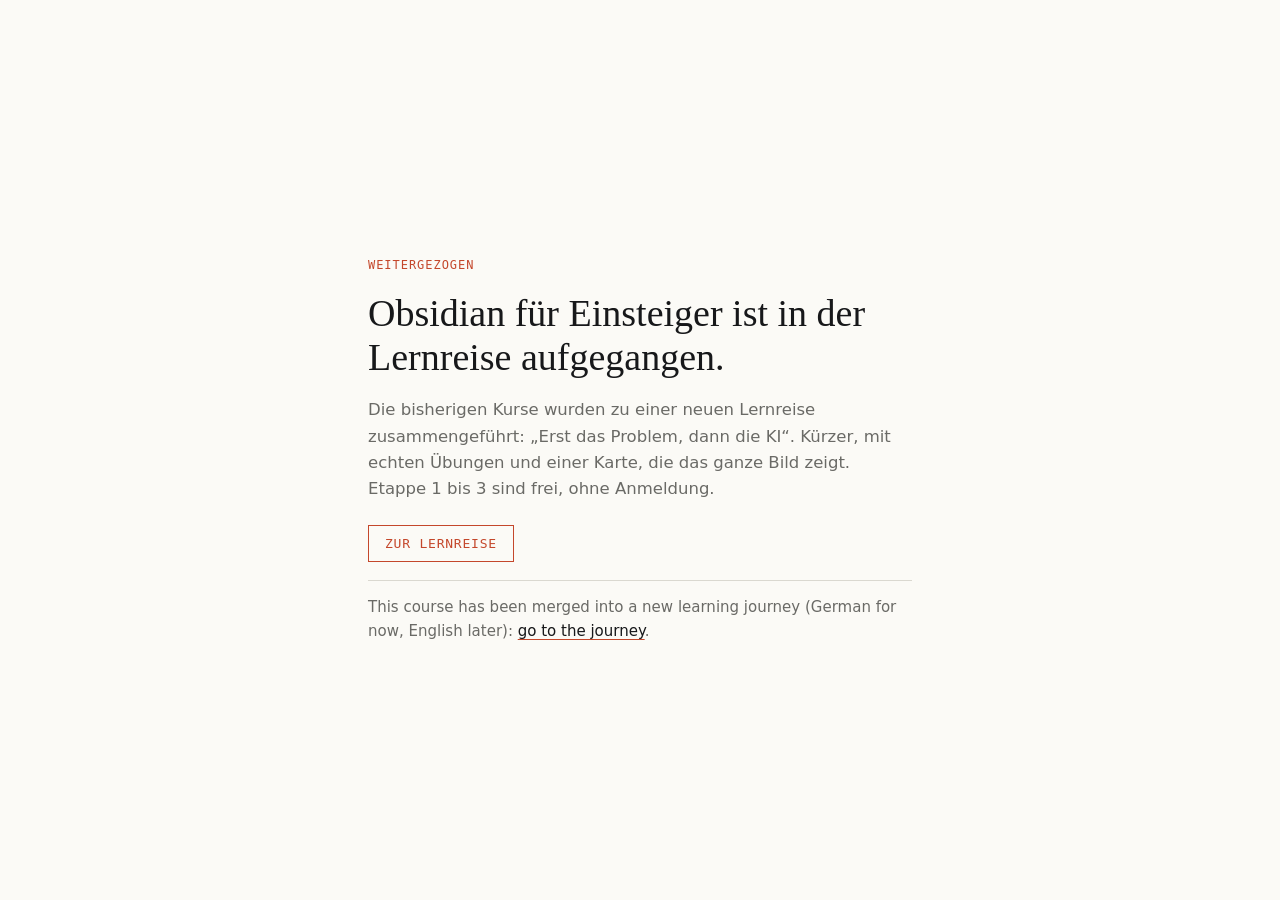
==== commit 8a1dc1d4: "Hinweisseite: Lernreise gestartet, Link direkt zur Lernreise Co-Authored-By: Claude Opus 5.5 <norepl" ====
--- a/index.html
+++ b/index.html
@@ -4,7 +4,7 @@
 <meta charset="utf-8">
 <meta name="viewport" content="width=device-width,initial-scale=1">
 <meta name="robots" content="noindex">
-<title>Obsidian für Einsteiger · pausiert</title>
+<title>Obsidian für Einsteiger · jetzt in der Lernreise</title>
 <style>
 :root{--papier:#FBFAF6;--tinte:#17181A;--grau:#6A6A66;--linie:#DAD8D0;--rot:#C4472B;color-scheme:light}
 @media (prefers-color-scheme:dark){:root{--papier:#18191B;--tinte:#ECE9E1;--grau:#A8A69F;--linie:#3A3A37;--rot:#E4704F;color-scheme:dark}}
@@ -21,11 +21,11 @@
 </head>
 <body>
 <main>
-  <span class="etikett">Pausiert</span>
-  <h1>Obsidian für Einsteiger wird gerade überarbeitet.</h1>
-  <p>Die bisherigen Kurse werden zu einer neuen Lernreise zusammengeführt: „Erst das Problem, dann die KI“. Kürzer, mit echten Übungen und einer Karte, die das ganze Bild zeigt. Bis zum Start ist der Kurs pausiert.</p>
-  <p><a class="knopf" href="https://janrummel.eu/lehre.html#belege">Mehr auf janrummel.eu</a></p>
-  <p class="en" lang="en">This course is paused while it is being reworked into a new learning journey. More on <a href="https://janrummel.eu/lehre.html#belege">janrummel.eu</a>.</p>
+  <span class="etikett">Weitergezogen</span>
+  <h1>Obsidian für Einsteiger ist in der Lernreise aufgegangen.</h1>
+  <p>Die bisherigen Kurse wurden zu einer neuen Lernreise zusammengeführt: „Erst das Problem, dann die KI“. Kürzer, mit echten Übungen und einer Karte, die das ganze Bild zeigt. Etappe 1 bis 3 sind frei, ohne Anmeldung.</p>
+  <p><a class="knopf" href="https://janrummel.github.io/ai-fluency/de/">Zur Lernreise</a></p>
+  <p class="en" lang="en">This course has been merged into a new learning journey (German for now, English later): <a href="https://janrummel.github.io/ai-fluency/de/">go to the journey</a>.</p>
 </main>
 </body>
 </html>
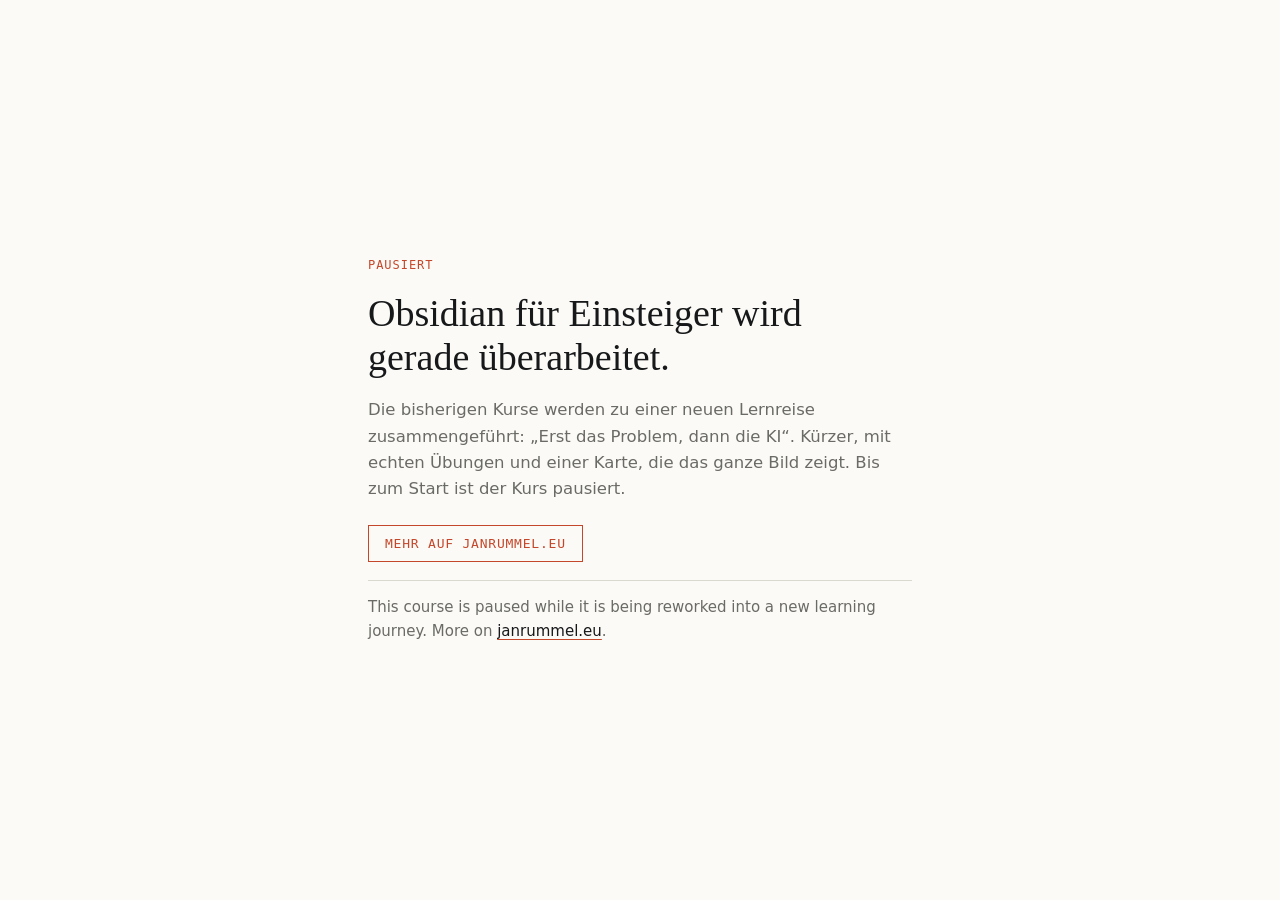
==== commit 934e50f6: "Revert "Hinweisseite: Lernreise gestartet, Link direkt zur Lernreise" This reverts commit 8a1dc1d418" ====
--- a/index.html
+++ b/index.html
@@ -4,7 +4,7 @@
 <meta charset="utf-8">
 <meta name="viewport" content="width=device-width,initial-scale=1">
 <meta name="robots" content="noindex">
-<title>Obsidian für Einsteiger · jetzt in der Lernreise</title>
+<title>Obsidian für Einsteiger · pausiert</title>
 <style>
 :root{--papier:#FBFAF6;--tinte:#17181A;--grau:#6A6A66;--linie:#DAD8D0;--rot:#C4472B;color-scheme:light}
 @media (prefers-color-scheme:dark){:root{--papier:#18191B;--tinte:#ECE9E1;--grau:#A8A69F;--linie:#3A3A37;--rot:#E4704F;color-scheme:dark}}
@@ -21,11 +21,11 @@
 </head>
 <body>
 <main>
-  <span class="etikett">Weitergezogen</span>
-  <h1>Obsidian für Einsteiger ist in der Lernreise aufgegangen.</h1>
-  <p>Die bisherigen Kurse wurden zu einer neuen Lernreise zusammengeführt: „Erst das Problem, dann die KI“. Kürzer, mit echten Übungen und einer Karte, die das ganze Bild zeigt. Etappe 1 bis 3 sind frei, ohne Anmeldung.</p>
-  <p><a class="knopf" href="https://janrummel.github.io/ai-fluency/de/">Zur Lernreise</a></p>
-  <p class="en" lang="en">This course has been merged into a new learning journey (German for now, English later): <a href="https://janrummel.github.io/ai-fluency/de/">go to the journey</a>.</p>
+  <span class="etikett">Pausiert</span>
+  <h1>Obsidian für Einsteiger wird gerade überarbeitet.</h1>
+  <p>Die bisherigen Kurse werden zu einer neuen Lernreise zusammengeführt: „Erst das Problem, dann die KI“. Kürzer, mit echten Übungen und einer Karte, die das ganze Bild zeigt. Bis zum Start ist der Kurs pausiert.</p>
+  <p><a class="knopf" href="https://janrummel.eu/lehre.html#belege">Mehr auf janrummel.eu</a></p>
+  <p class="en" lang="en">This course is paused while it is being reworked into a new learning journey. More on <a href="https://janrummel.eu/lehre.html#belege">janrummel.eu</a>.</p>
 </main>
 </body>
 </html>
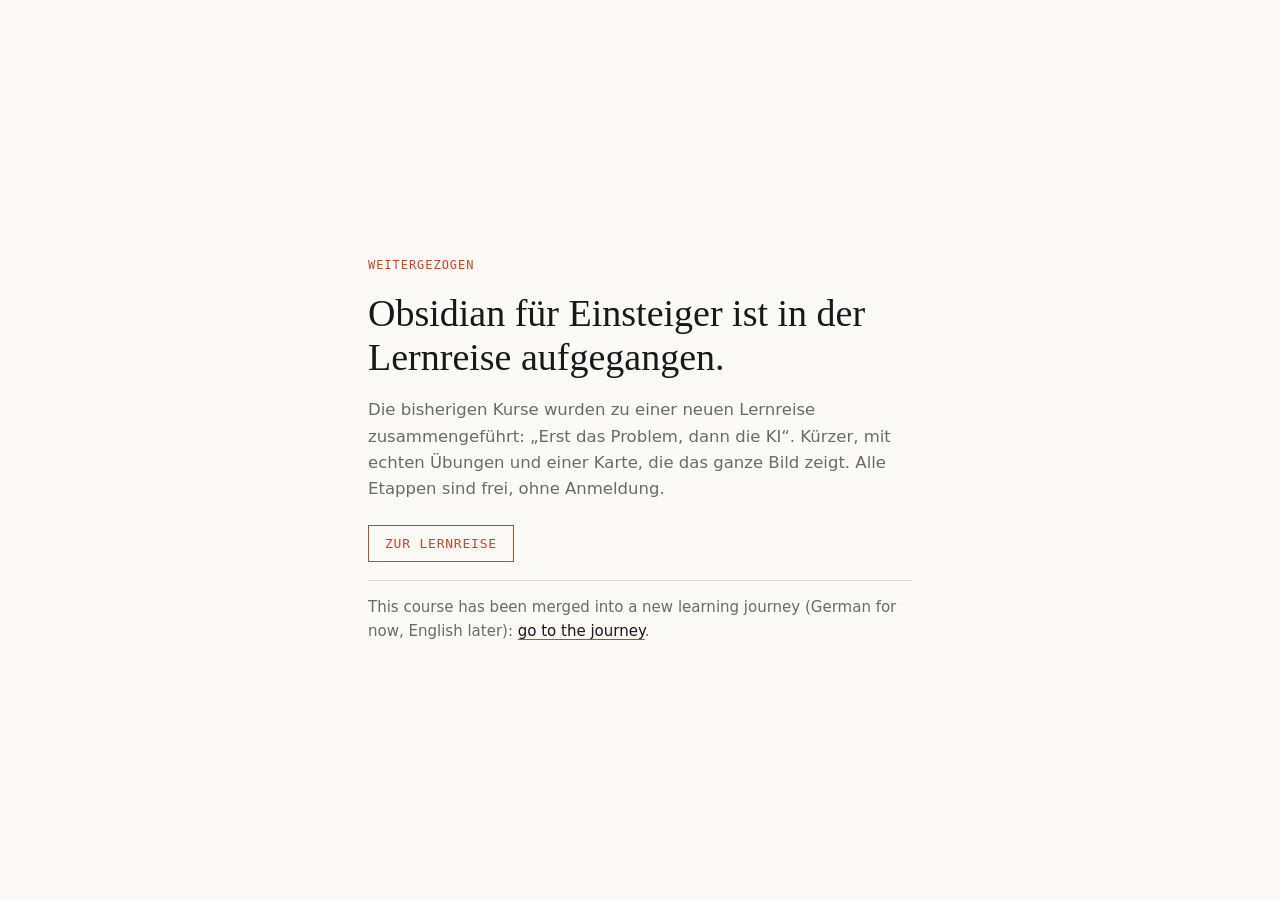
==== commit 9062e191: "Hinweisseite: Lernreise mit allen Etappen, Link direkt zur Lernreise" ====
--- a/index.html
+++ b/index.html
@@ -4,7 +4,7 @@
 <meta charset="utf-8">
 <meta name="viewport" content="width=device-width,initial-scale=1">
 <meta name="robots" content="noindex">
-<title>Obsidian für Einsteiger · pausiert</title>
+<title>Obsidian für Einsteiger · jetzt in der Lernreise</title>
 <style>
 :root{--papier:#FBFAF6;--tinte:#17181A;--grau:#6A6A66;--linie:#DAD8D0;--rot:#C4472B;color-scheme:light}
 @media (prefers-color-scheme:dark){:root{--papier:#18191B;--tinte:#ECE9E1;--grau:#A8A69F;--linie:#3A3A37;--rot:#E4704F;color-scheme:dark}}
@@ -21,11 +21,11 @@
 </head>
 <body>
 <main>
-  <span class="etikett">Pausiert</span>
-  <h1>Obsidian für Einsteiger wird gerade überarbeitet.</h1>
-  <p>Die bisherigen Kurse werden zu einer neuen Lernreise zusammengeführt: „Erst das Problem, dann die KI“. Kürzer, mit echten Übungen und einer Karte, die das ganze Bild zeigt. Bis zum Start ist der Kurs pausiert.</p>
-  <p><a class="knopf" href="https://janrummel.eu/lehre.html#belege">Mehr auf janrummel.eu</a></p>
-  <p class="en" lang="en">This course is paused while it is being reworked into a new learning journey. More on <a href="https://janrummel.eu/lehre.html#belege">janrummel.eu</a>.</p>
+  <span class="etikett">Weitergezogen</span>
+  <h1>Obsidian für Einsteiger ist in der Lernreise aufgegangen.</h1>
+  <p>Die bisherigen Kurse wurden zu einer neuen Lernreise zusammengeführt: „Erst das Problem, dann die KI“. Kürzer, mit echten Übungen und einer Karte, die das ganze Bild zeigt. Alle Etappen sind frei, ohne Anmeldung.</p>
+  <p><a class="knopf" href="https://janrummel.github.io/ai-fluency/de/">Zur Lernreise</a></p>
+  <p class="en" lang="en">This course has been merged into a new learning journey (German for now, English later): <a href="https://janrummel.github.io/ai-fluency/de/">go to the journey</a>.</p>
 </main>
 </body>
 </html>
